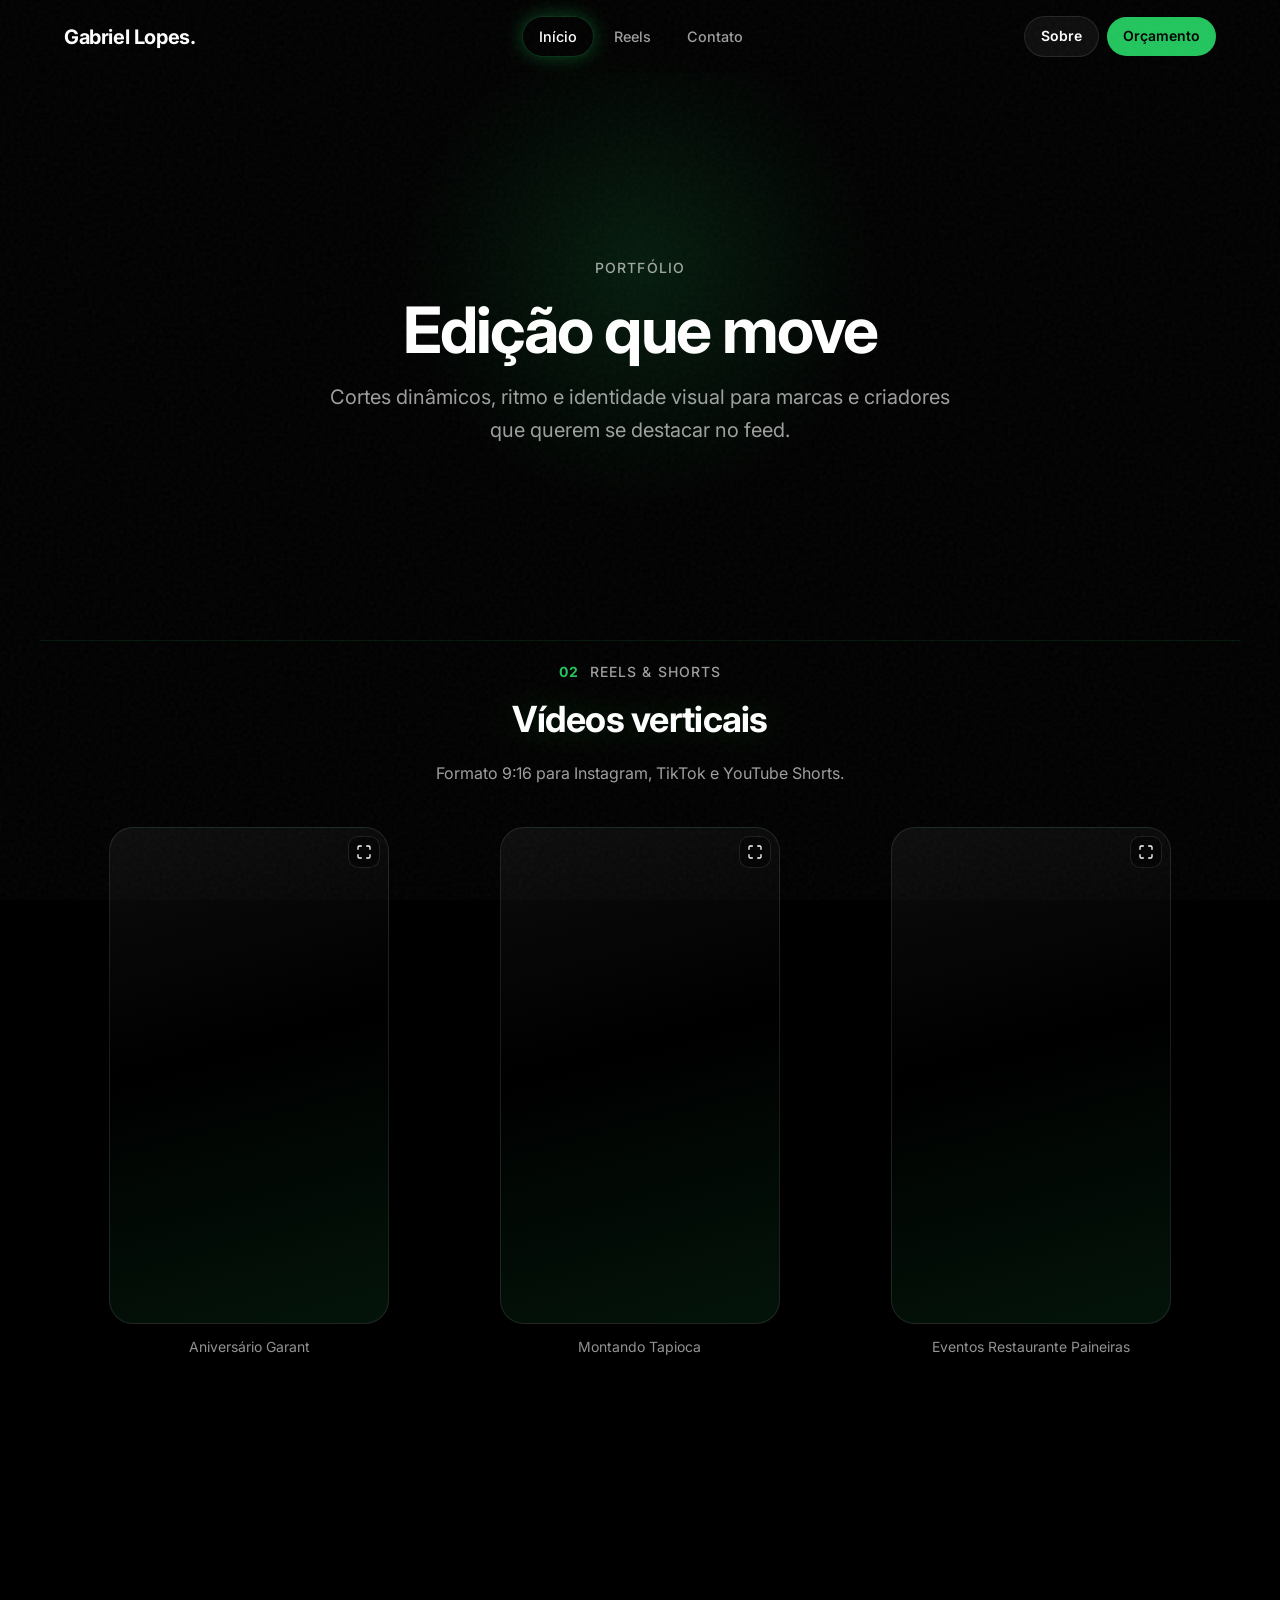
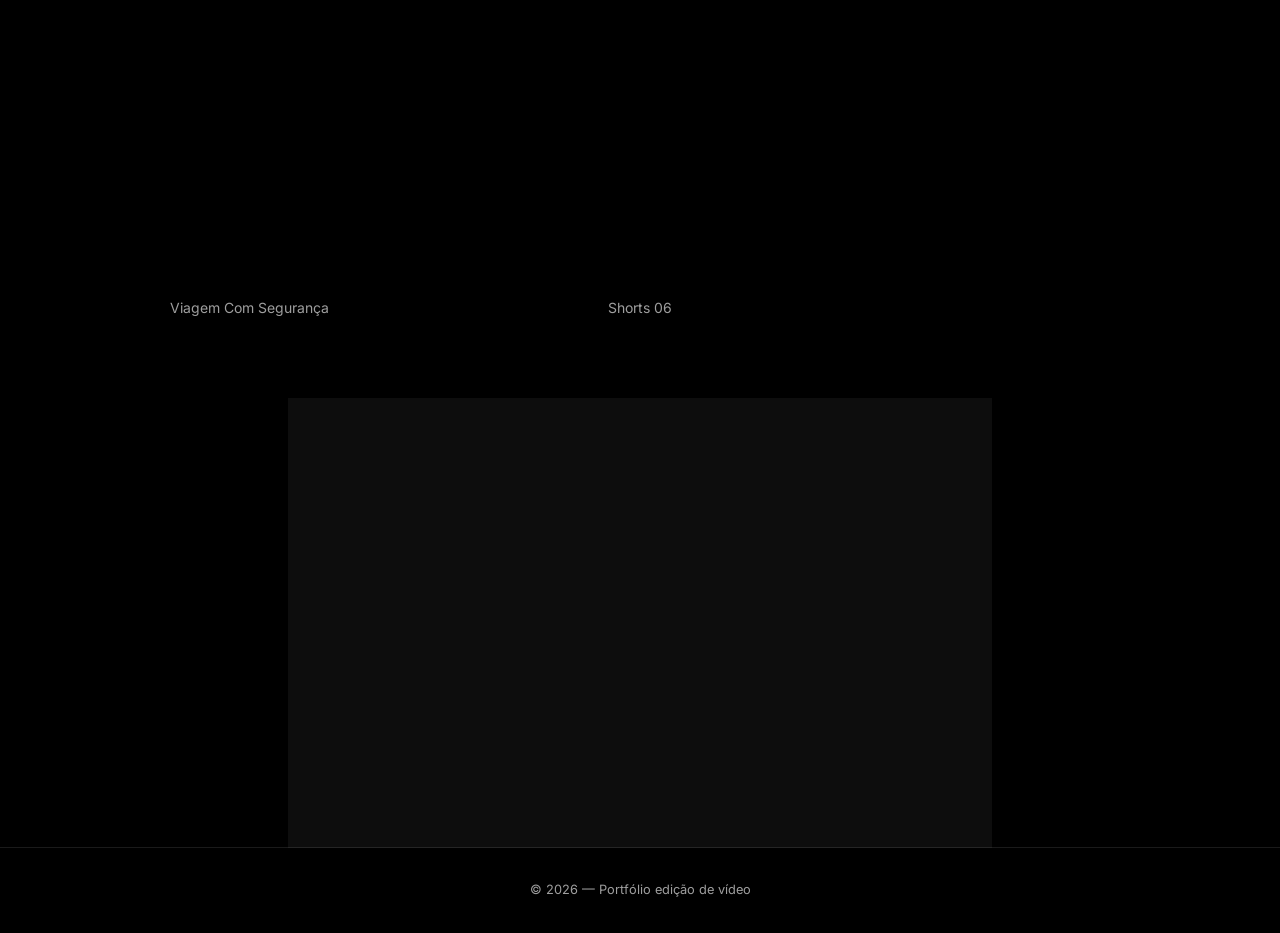
==== index.html @ 54a11f44 "Alteração de players" ====
<!DOCTYPE html>
<html lang="pt-BR">
  <head>
    <meta charset="UTF-8" />
    <meta name="viewport" content="width=device-width, initial-scale=1.0" />
    <title>Portfólio — Edição de Vídeo</title>
    <link rel="preconnect" href="https://fonts.googleapis.com" />
    <link rel="preconnect" href="https://fonts.gstatic.com" crossorigin />
    <link
      href="https://fonts.googleapis.com/css2?family=Inter:wght@400;500;600;700&display=swap"
      rel="stylesheet"
    />
    <link rel="stylesheet" href="styles.css" />
  </head>
  <body>
    <div class="noise" aria-hidden="true"></div>

    <header class="header">
      <a href="#" class="logo">Gabriel Lopes.</a>
      <nav class="nav" aria-label="Principal">
        <a href="#inicio" class="nav-link nav-link--active">Início</a>
        <a href="#reels" class="nav-link">Reels</a>
        <a href="#contato" class="nav-link">Contato</a>
      </nav>
      <div class="header-actions">
        <a href="#contato" class="btn btn--ghost">Sobre</a>
        <a href="mailto:seu@email.com" class="btn btn--primary">Orçamento</a>
      </div>
    </header>

    <main>
      <section id="inicio" class="hero">
        <div class="hero-inner">
          <p class="hero-kicker">Portfólio</p>
          <h1 class="hero-title">Edição que move</h1>
          <p class="hero-subtitle">
            Cortes dinâmicos, ritmo e identidade visual para marcas e criadores
            que querem se destacar no feed.
          </p>
        </div>
      </section>

      <section id="reels" class="reels-section">
        <div class="section-head">
          <p class="section-kicker"><span class="section-num">02</span> Reels & shorts</p>
          <h2 class="section-title">Vídeos verticais</h2>
          <p class="section-desc">
            Formato 9:16 para Instagram, TikTok e YouTube Shorts.
          </p>
        </div>
        <div class="reels-grid" role="region" aria-label="Vídeos em grade">
          <article class="reel-card">
            <div class="reel-frame reel-frame--embed">
              <iframe
                src="https://www.youtube.com/embed/MB3tBV6S8jE"
                title="niversário Garant"
                allow="accelerometer; autoplay; clipboard-write; encrypted-media; gyroscope; picture-in-picture; web-share; fullscreen"
                referrerpolicy="strict-origin-when-cross-origin"
                allowfullscreen
                loading="lazy"
              ></iframe>
            </div>
            <p class="reel-caption">Aniversário Garant</p>
          </article>

          <article class="reel-card">
            <div class="reel-frame reel-frame--embed">
              <iframe
                src="https://www.youtube.com/embed/AkIvkDGLC4o"
                title="Montando Tapioca"
                allow="accelerometer; autoplay; clipboard-write; encrypted-media; gyroscope; picture-in-picture; web-share; fullscreen"
                referrerpolicy="strict-origin-when-cross-origin"
                allowfullscreen
                loading="lazy"
              ></iframe>
            </div>
            <p class="reel-caption">Montando Tapioca</p>
          </article>

          <article class="reel-card">
            <div class="reel-frame reel-frame--embed">
              <iframe
                src="https://www.youtube.com/embed/FOzwicBl_4Y"
                title="Eventos Restaurante Paineiras"
                allow="accelerometer; autoplay; clipboard-write; encrypted-media; gyroscope; picture-in-picture; web-share; fullscreen"
                referrerpolicy="strict-origin-when-cross-origin"
                allowfullscreen
                loading="lazy"
              ></iframe>
            </div>
            <p class="reel-caption">Eventos Restaurante Paineiras</p>
          </article>

          <article class="reel-card">
            <div class="reel-frame reel-frame--embed">
              <iframe
                src="https://www.youtube.com/embed/rnSALuQlTB8"
                title="Viagem Com Segurança"
                allow="accelerometer; autoplay; clipboard-write; encrypted-media; gyroscope; picture-in-picture; web-share; fullscreen"
                referrerpolicy="strict-origin-when-cross-origin"
                allowfullscreen
                loading="lazy"
              ></iframe>
            </div>
            <p class="reel-caption">Viagem Com Segurança</p>
          </article>

          <article class="reel-card">
            <div class="reel-frame reel-frame--embed">
              <iframe
                src="https://www.youtube.com/embed/gDizJqvBPDo"
                title="shorts 06"
                allow="accelerometer; autoplay; clipboard-write; encrypted-media; gyroscope; picture-in-picture; web-share; fullscreen"
                referrerpolicy="strict-origin-when-cross-origin"
                allowfullscreen
                loading="lazy"
              ></iframe>
            </div>
            <p class="reel-caption">Shorts 06</p>
          </article>
        </div>
      </section>

      <section id="contato" class="contact-section">
        <div class="contact-card glass">
          <p class="section-kicker"><span class="section-num">03</span> Contato</p>
          <h2 class="section-title">Vamos conversar</h2>
          <p class="contact-text">
            Substitua os placeholders pelos seus vídeos em <code>index.html</code> e
            atualize seu e-mail no rodapé.
          </p>
          <a href="mailto:seu@email.com" class="btn btn--primary btn--large">seu@email.com</a>
        </div>
      </section>
    </main>

    <footer class="footer">
      <span>© 2026 — Portfólio edição de vídeo</span>
    </footer>

    <script src="script.js"></script>
  </body>
</html>
---- styles.css ----
:root {
  --bg: #000000;
  --bg-elevated: rgba(255, 255, 255, 0.05);
  --accent: #22c55e;
  --accent-bright: #4ade80;
  --accent-soft: rgba(34, 197, 94, 0.35);
  --text: #ffffff;
  --text-muted: rgba(255, 255, 255, 0.62);
  --border: rgba(255, 255, 255, 0.1);
  --pill-bg: rgba(0, 0, 0, 0.55);
  --radius-lg: 24px;
  --radius-xl: 32px;
  --font: "Inter", system-ui, sans-serif;
}

*,
*::before,
*::after {
  box-sizing: border-box;
}

html {
  scroll-behavior: smooth;
  scroll-padding-top: 5rem;
}

body {
  margin: 0;
  min-height: 100vh;
  font-family: var(--font);
  background: var(--bg);
  color: var(--text);
  line-height: 1.6;
  -webkit-font-smoothing: antialiased;
}

.noise {
  pointer-events: none;
  position: fixed;
  inset: 0;
  opacity: 0.04;
  z-index: 9999;
  background-image: url("data:image/svg+xml,%3Csvg viewBox='0 0 256 256' xmlns='http://www.w3.org/2000/svg'%3E%3Cfilter id='n'%3E%3CfeTurbulence type='fractalNoise' baseFrequency='0.9' numOctaves='4' stitchTiles='stitch'/%3E%3C/filter%3E%3Crect width='100%25' height='100%25' filter='url(%23n)'/%3E%3C/svg%3E");
}

/* Header — grid 3 colunas: logo | nav centrado na viewport | ações */
.header {
  position: fixed;
  top: 0;
  left: 0;
  right: 0;
  z-index: 100;
  display: grid;
  grid-template-columns: 1fr auto 1fr;
  align-items: center;
  gap: 1rem;
  padding: 1rem 1.5rem;
  max-width: 1200px;
  margin: 0 auto;
  backdrop-filter: blur(12px);
  background: linear-gradient(to bottom, rgba(0, 0, 0, 0.94), transparent);
}

.header .logo {
  justify-self: start;
}

.header .nav {
  justify-self: center;
}

.header .header-actions {
  justify-self: end;
}

.logo {
  font-weight: 700;
  font-size: 1.25rem;
  letter-spacing: -0.02em;
  color: var(--text);
  text-decoration: none;
}

.nav {
  display: flex;
  align-items: center;
  gap: 0.25rem;
}

.nav-link {
  padding: 0.5rem 1rem;
  border-radius: 999px;
  font-size: 0.9rem;
  font-weight: 500;
  color: var(--text-muted);
  text-decoration: none;
  transition: color 0.2s, background 0.2s;
}

.nav-link:hover {
  color: var(--text);
}

.nav-link--active {
  color: var(--text);
  background: var(--pill-bg);
  border: 1px solid rgba(34, 197, 94, 0.25);
  box-shadow: 0 0 20px var(--accent-soft);
}

.header-actions {
  display: flex;
  align-items: center;
  gap: 0.5rem;
}

.btn {
  display: inline-flex;
  align-items: center;
  justify-content: center;
  padding: 0.5rem 1rem;
  border-radius: 999px;
  font-size: 0.875rem;
  font-weight: 600;
  text-decoration: none;
  transition: transform 0.15s, box-shadow 0.2s, background 0.2s;
}

.btn:active {
  transform: scale(0.98);
}

.btn--ghost {
  color: var(--text);
  background: var(--bg-elevated);
  border: 1px solid var(--border);
}

.btn--ghost:hover {
  background: rgba(255, 255, 255, 0.08);
}

.btn--primary {
  color: #000000;
  background: var(--accent);
  border: none;
}

.btn--primary:hover {
  background: var(--accent-bright);
  box-shadow: 0 0 28px var(--accent-soft);
}

.btn--large {
  padding: 0.75rem 1.5rem;
  font-size: 1rem;
}

/* Hero — título centralizado; altura <100vh para “peek” da dobra dos reels */
.hero {
  min-height: min(72vh, 640px);
  display: flex;
  align-items: center;
  justify-content: center;
  padding: 6rem 1.5rem 2rem;
  position: relative;
}

.hero::before {
  content: "";
  position: absolute;
  top: 42%;
  left: 50%;
  transform: translate(-50%, -50%);
  width: min(90vw, 600px);
  height: min(90vw, 600px);
  background: radial-gradient(
    circle,
    rgba(34, 197, 94, 0.14) 0%,
    transparent 58%
  );
  pointer-events: none;
}

.hero-inner {
  position: relative;
  text-align: center;
  max-width: 720px;
  margin: 0 auto;
  display: flex;
  flex-direction: column;
  align-items: center;
  gap: 1rem;
}

.hero-kicker {
  margin: 0;
  font-size: 0.875rem;
  font-weight: 500;
  color: var(--text-muted);
  letter-spacing: 0.08em;
  text-transform: uppercase;
}

.section-num {
  color: var(--accent);
  font-weight: 700;
  margin-right: 0.35rem;
}

.hero-title {
  margin: 0;
  font-size: clamp(2.5rem, 8vw, 4rem);
  font-weight: 700;
  letter-spacing: -0.03em;
  line-height: 1.1;
  color: var(--text);
}

.hero-subtitle {
  margin: 0;
  font-size: clamp(1rem, 2.5vw, 1.25rem);
  font-weight: 400;
  color: var(--text-muted);
  line-height: 1.65;
  max-width: 32em;
}

/* Reels section — início visível na primeira tela (convite a rolar) */
.reels-section {
  padding: 0 0 5rem;
  max-width: 1200px;
  margin: 0 auto;
  scroll-margin-top: 5rem;
  border-top: 1px solid rgba(34, 197, 94, 0.12);
  padding-top: 1.25rem;
}

.section-head {
  padding: 0 1.5rem 1.5rem;
  text-align: center;
}

.reels-section .section-title {
  text-shadow: 0 0 40px var(--accent-soft);
}

.section-kicker {
  margin: 0 0 0.5rem;
  font-size: 0.875rem;
  font-weight: 500;
  color: var(--text-muted);
  letter-spacing: 0.08em;
  text-transform: uppercase;
}

.section-title {
  margin: 0 0 0.75rem;
  font-size: clamp(1.75rem, 4vw, 2.25rem);
  font-weight: 700;
  letter-spacing: -0.02em;
}

.section-desc {
  margin: 0 auto;
  max-width: 28rem;
  font-size: 1rem;
  color: var(--text-muted);
}

.reels-grid {
  display: grid;
  grid-template-columns: repeat(3, minmax(0, 1fr));
  gap: 1.75rem 1.25rem;
  padding: 1rem 1.5rem 2rem;
  justify-items: center;
  align-items: start;
}

@media (max-width: 900px) {
  .reels-grid {
    grid-template-columns: repeat(2, minmax(0, 1fr));
  }
}

@media (max-width: 520px) {
  .reels-grid {
    grid-template-columns: minmax(0, 1fr);
  }
}

.reel-card {
  width: 100%;
  max-width: min(280px, 100%);
  transition: transform 0.25s ease;
}

.reel-card:hover {
  transform: translateY(-6px);
}

.reel-frame {
  position: relative;
  aspect-ratio: 9 / 16;
  border-radius: var(--radius-lg);
  overflow: hidden;
  background: linear-gradient(
    165deg,
    rgba(255, 255, 255, 0.05) 0%,
    rgba(0, 0, 0, 0.88) 45%,
    rgba(34, 197, 94, 0.1) 100%
  );
  border: 1px solid var(--border);
  backdrop-filter: blur(10px);
  box-shadow: 0 8px 32px rgba(0, 0, 0, 0.45);
  transition: box-shadow 0.35s ease, border-color 0.25s ease;
}

.reel-card:hover .reel-frame {
  border-color: rgba(34, 197, 94, 0.45);
  box-shadow:
    0 12px 40px rgba(0, 0, 0, 0.55),
    0 0 0 1px rgba(34, 197, 94, 0.35),
    0 0 48px var(--accent-soft);
}

.reel-video {
  position: absolute;
  inset: 0;
  z-index: 0;
  width: 100%;
  height: 100%;
  object-fit: cover;
}

.reel-placeholder {
  position: absolute;
  inset: 0;
  z-index: 1;
  display: flex;
  align-items: center;
  justify-content: center;
  background: linear-gradient(
    165deg,
    rgba(255, 255, 255, 0.04),
    rgba(0, 0, 0, 0.5)
  );
}

.reel-placeholder::after {
  content: attr(data-label);
  font-size: 0.75rem;
  font-weight: 600;
  letter-spacing: 0.08em;
  text-transform: uppercase;
  color: var(--text-muted);
  padding: 0.5rem 0.75rem;
  border-radius: 8px;
  border: 1px dashed var(--border);
}

.reel-frame:has(.reel-video source[src]:not([src=""])) .reel-placeholder {
  display: none;
}

/* YouTube / embed: preenche o quadro 9:16 sem atributos width/height fixos */
.reel-frame--embed iframe {
  position: absolute;
  inset: 0;
  width: 100%;
  height: 100%;
  border: 0;
  border-radius: inherit;
}

.reel-fs-btn {
  position: absolute;
  top: 0.5rem;
  right: 0.5rem;
  z-index: 2;
  display: inline-flex;
  align-items: center;
  justify-content: center;
  width: 2rem;
  height: 2rem;
  padding: 0;
  border: 1px solid var(--border);
  border-radius: 10px;
  background: rgba(0, 0, 0, 0.65);
  backdrop-filter: blur(8px);
  color: var(--text);
  cursor: pointer;
  transition:
    background 0.2s,
    border-color 0.2s,
    box-shadow 0.2s;
}

.reel-fs-btn:hover {
  background: rgba(34, 197, 94, 0.25);
  border-color: rgba(34, 197, 94, 0.45);
  box-shadow: 0 0 16px var(--accent-soft);
}

.reel-fs-btn:focus-visible {
  outline: 2px solid var(--accent);
  outline-offset: 2px;
}

.reel-fs-btn svg {
  width: 1rem;
  height: 1rem;
  display: block;
}

.reel-frame:fullscreen {
  display: flex;
  align-items: center;
  justify-content: center;
  width: 100%;
  height: 100%;
  max-width: none;
  aspect-ratio: unset;
  border-radius: 0;
  background: #000;
}

.reel-frame:fullscreen iframe {
  position: relative;
  width: 100%;
  height: 100%;
  max-width: min(100vw, calc(100vh * 9 / 16));
  max-height: min(100vh, calc(100vw * 16 / 9));
}

.reel-frame:fullscreen .reel-fs-btn {
  position: fixed;
  top: 1rem;
  right: 1rem;
  z-index: 2147483646;
}

.reel-caption {
  margin: 0.75rem 0 0;
  font-size: 0.875rem;
  color: var(--text-muted);
  text-align: center;
}

/* Contact */
.contact-section {
  padding: 2rem 1.5rem 5rem;
  max-width: 1200px;
  margin: 0 auto;
}

.contact-card {
  max-width: 560px;
  margin: 0 auto;
  padding: 2.5rem;
  border-radius: var(--radius-xl);
  text-align: center;
}

.glass {
  background: var(--bg-elevated);
  backdrop-filter: blur(10px);
  border: 1px solid var(--border);
  box-shadow: 0 8px 48px rgba(0, 0, 0, 0.35);
}

.contact-text {
  margin: 0 0 1.5rem;
  color: var(--text-muted);
  font-size: 0.95rem;
}

.contact-text code {
  font-size: 0.85em;
  color: var(--accent-bright);
  background: rgba(34, 197, 94, 0.12);
  padding: 0.15em 0.4em;
  border-radius: 4px;
}

.footer {
  padding: 2rem 1.5rem;
  text-align: center;
  font-size: 0.8rem;
  color: var(--text-muted);
  border-top: 1px solid var(--border);
}

@media (max-width: 768px) {
  .header {
    grid-template-columns: 1fr auto;
    grid-template-rows: auto auto;
    row-gap: 0.75rem;
  }

  .header .logo {
    grid-column: 1;
    grid-row: 1;
  }

  .header .header-actions {
    grid-column: 2;
    grid-row: 1;
    justify-self: end;
  }

  .header .nav {
    grid-column: 1 / -1;
    grid-row: 2;
    justify-self: stretch;
    justify-content: center;
    width: 100%;
    padding-top: 0.25rem;
    border-top: 1px solid var(--border);
  }

  .hero {
    min-height: min(62vh, 520px);
    padding-bottom: 1rem;
  }
}
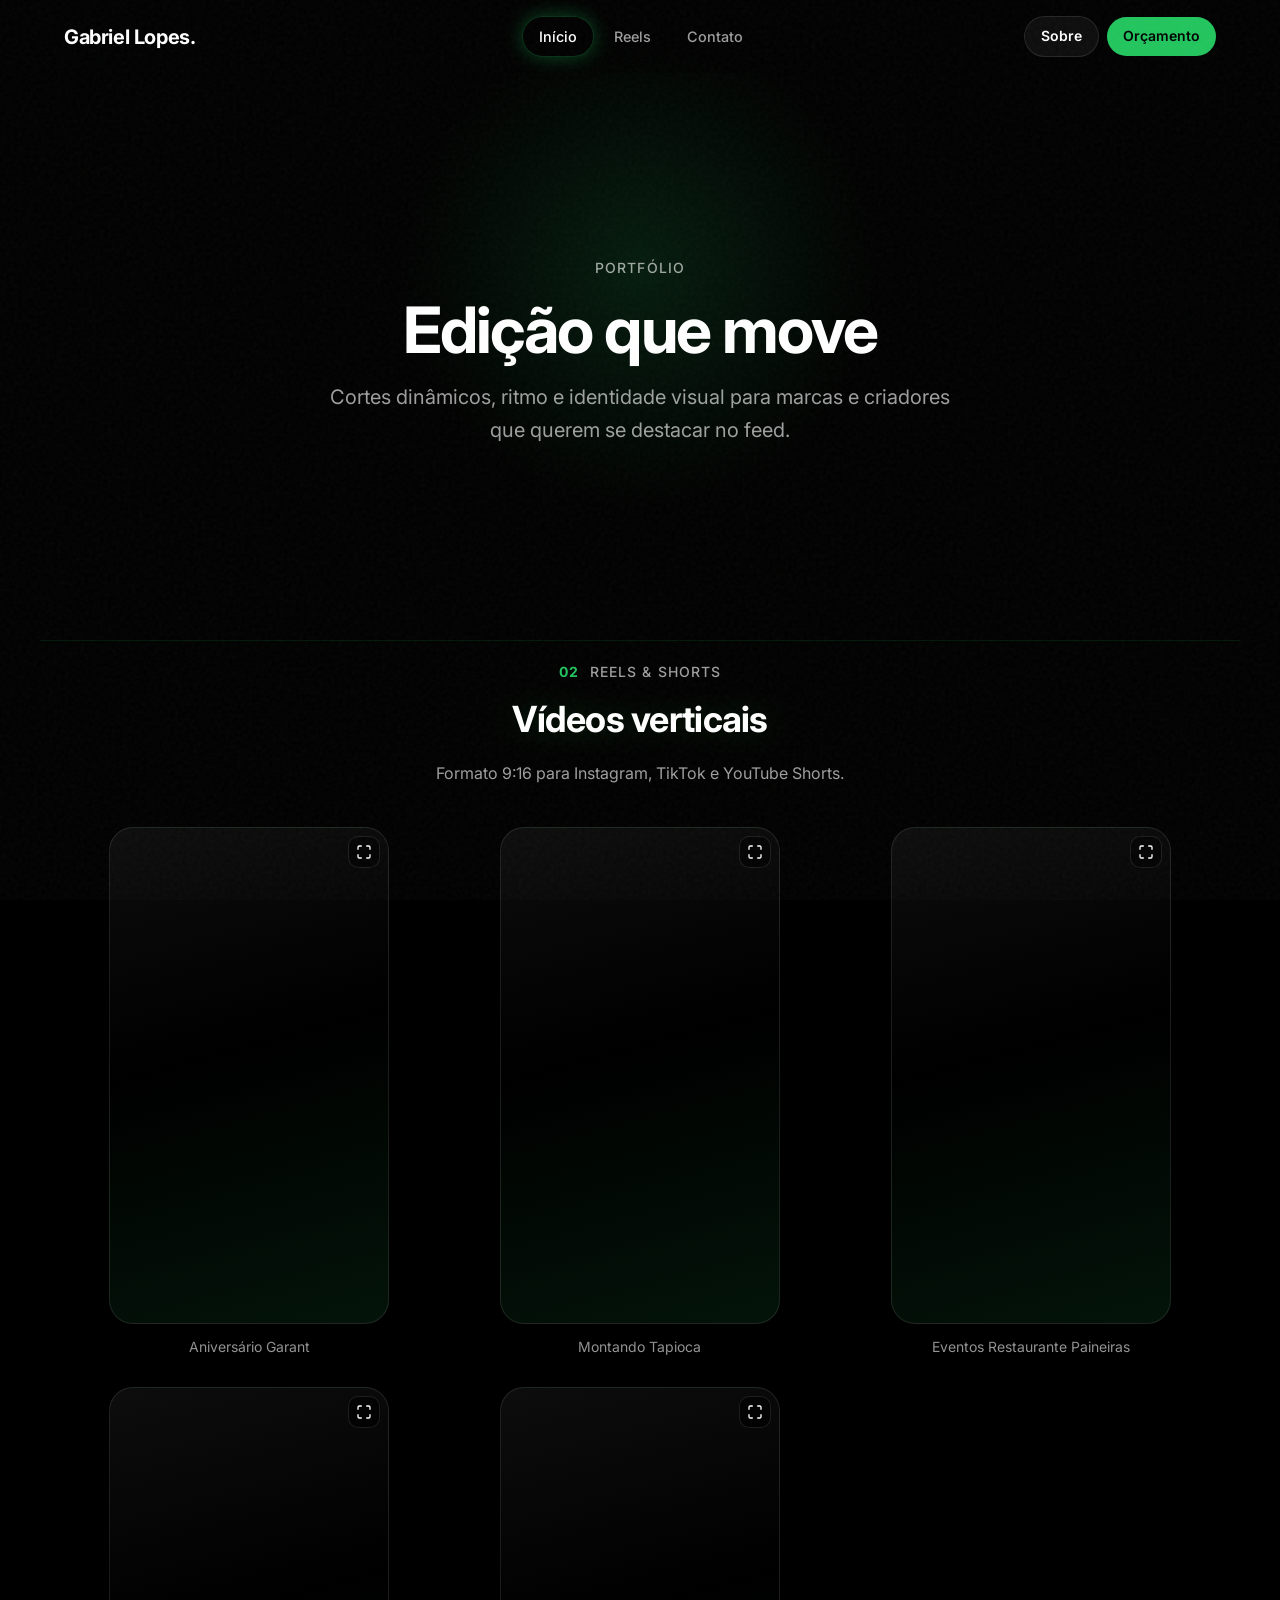
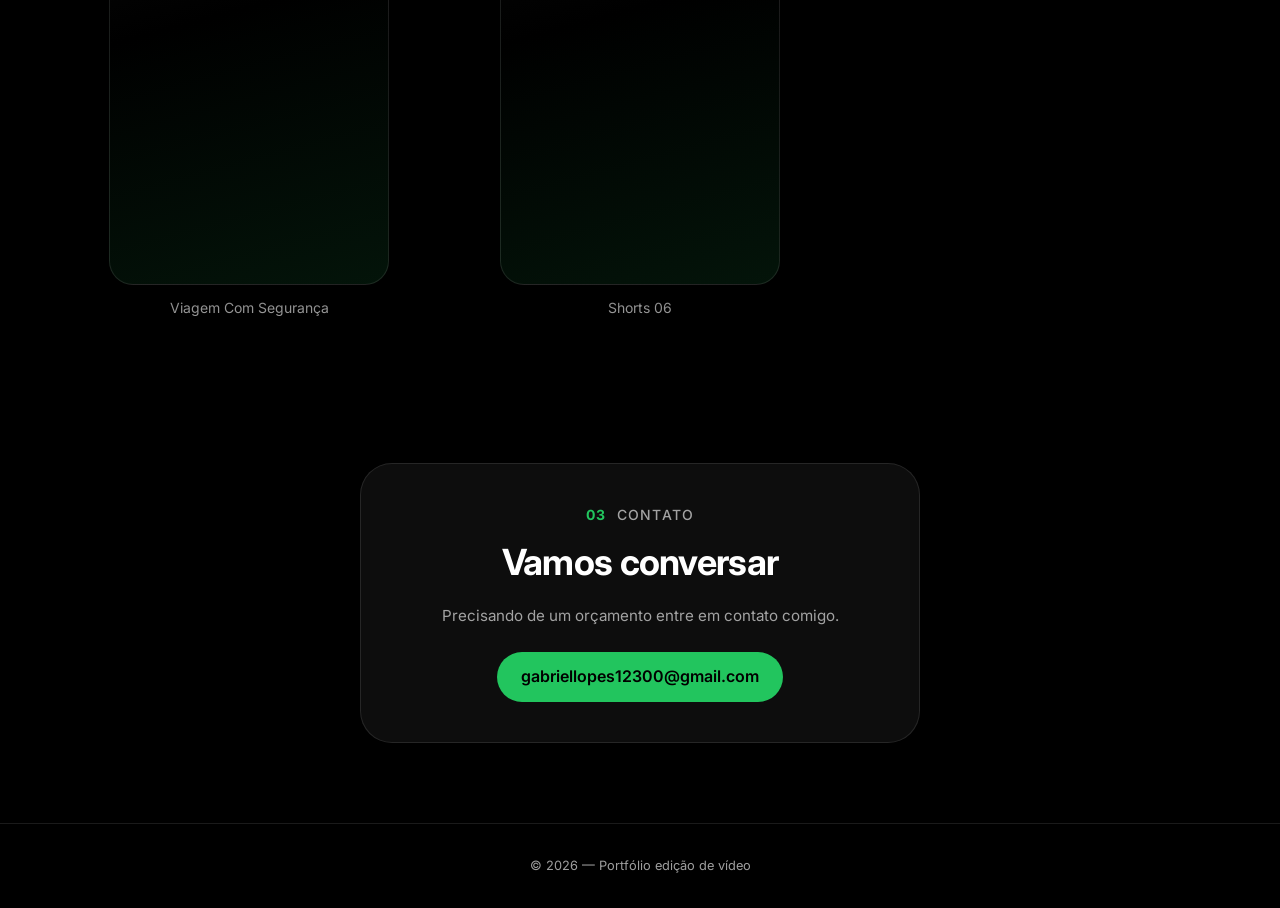
==== commit 4ccea07b: "contatos" ====
--- a/index.html
+++ b/index.html
@@ -24,7 +24,7 @@
       </nav>
       <div class="header-actions">
         <a href="#contato" class="btn btn--ghost">Sobre</a>
-        <a href="mailto:seu@email.com" class="btn btn--primary">Orçamento</a>
+        <a href="mailto:gabriellopes12300@gmail.com" class="btn btn--primary">Orçamento</a>
       </div>
     </header>
 
@@ -126,10 +126,9 @@
           <p class="section-kicker"><span class="section-num">03</span> Contato</p>
           <h2 class="section-title">Vamos conversar</h2>
           <p class="contact-text">
-            Substitua os placeholders pelos seus vídeos em <code>index.html</code> e
-            atualize seu e-mail no rodapé.
+            Precisando de um orçamento entre em contato comigo.
           </p>
-          <a href="mailto:seu@email.com" class="btn btn--primary btn--large">seu@email.com</a>
+          <a href="mailto:gabriellopes12300@gmail.com" class="btn btn--primary btn--large">gabriellopes12300@gmail.com</a>
         </div>
       </section>
     </main>
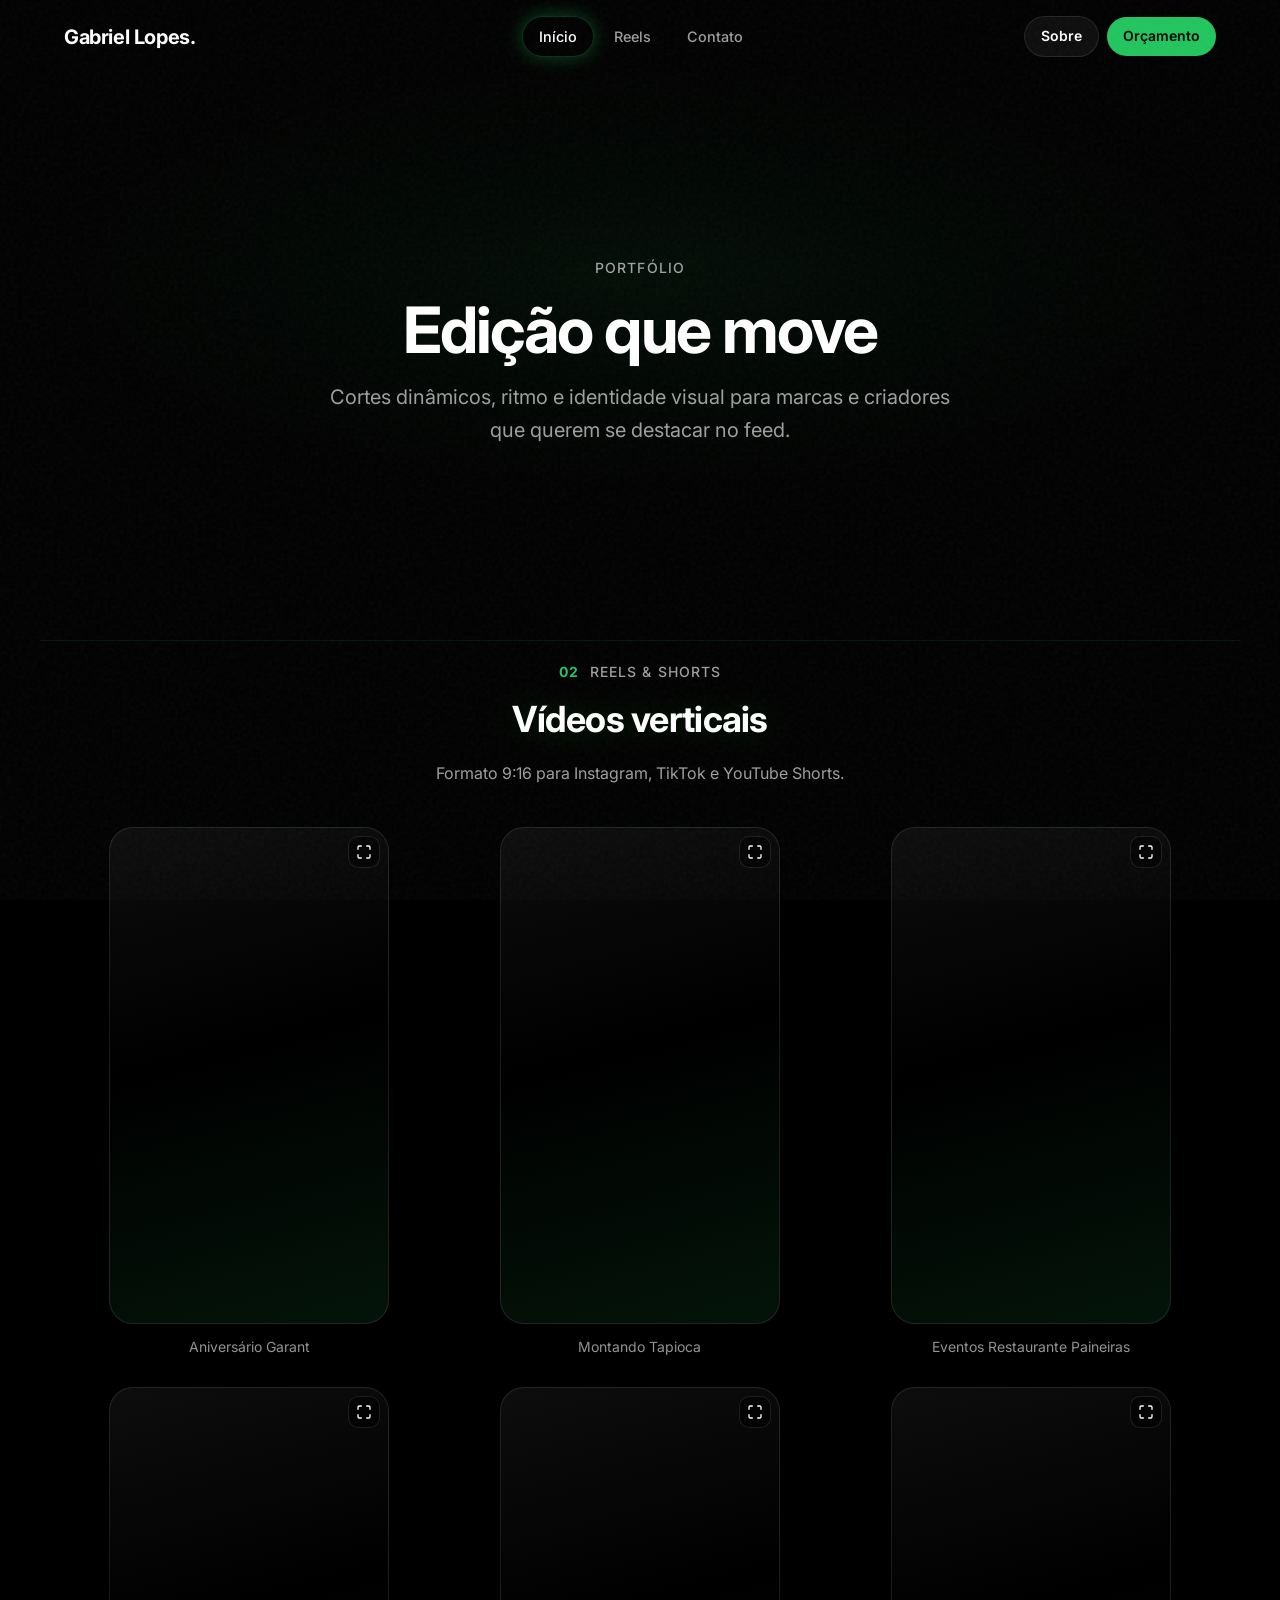
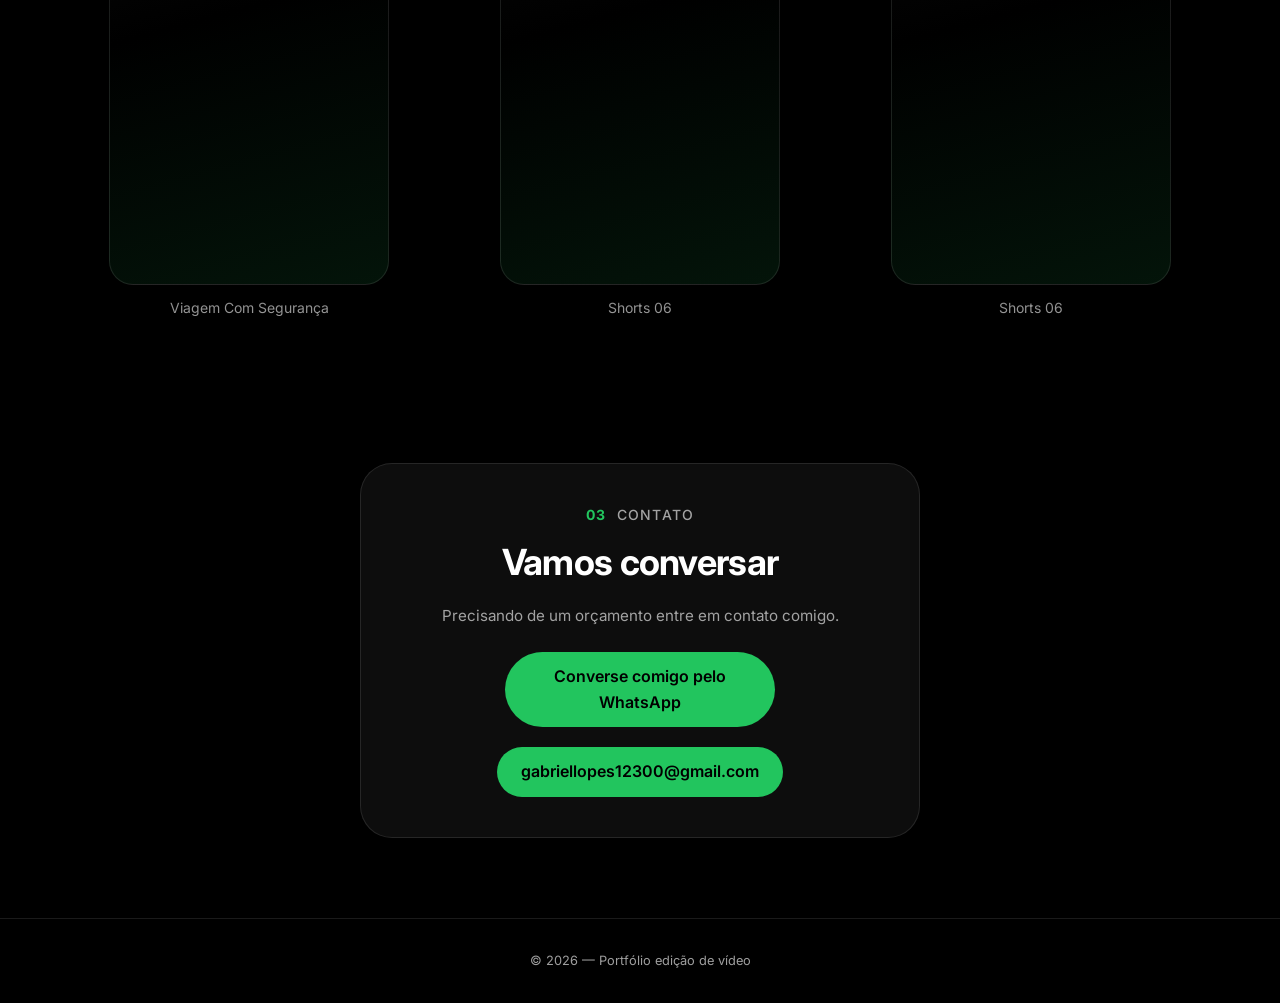
==== commit 5892ee05: "vídeos 01" ====
--- a/index.html
+++ b/index.html
@@ -51,73 +51,92 @@
         <div class="reels-grid" role="region" aria-label="Vídeos em grade">
           <article class="reel-card">
             <div class="reel-frame reel-frame--embed">
-              <iframe
-                src="https://www.youtube.com/embed/MB3tBV6S8jE"
-                title="niversário Garant"
-                allow="accelerometer; autoplay; clipboard-write; encrypted-media; gyroscope; picture-in-picture; web-share; fullscreen"
-                referrerpolicy="strict-origin-when-cross-origin"
-                allowfullscreen
-                loading="lazy"
-              ></iframe>
+              <div class="reel-embedclip">
+                <iframe width="481" height="855" src="https://www.youtube.com/embed/WBmMnmP_U6Q" title="Danos a Terceiros" frameborder="0" allow="accelerometer; autoplay; clipboard-write; encrypted-media; gyroscope; picture-in-picture; web-share" referrerpolicy="strict-origin-when-cross-origin" allowfullscreen></iframe>
+              </div>
             </div>
             <p class="reel-caption">Aniversário Garant</p>
           </article>
 
           <article class="reel-card">
             <div class="reel-frame reel-frame--embed">
-              <iframe
-                src="https://www.youtube.com/embed/AkIvkDGLC4o"
-                title="Montando Tapioca"
-                allow="accelerometer; autoplay; clipboard-write; encrypted-media; gyroscope; picture-in-picture; web-share; fullscreen"
-                referrerpolicy="strict-origin-when-cross-origin"
-                allowfullscreen
-                loading="lazy"
+              <div class="reel-embedclip">
+                <iframe
+                  src="https://www.youtube.com/embed/rnSALuQlTB8"
+                  title="Viagem Com Segurança"
+                  allow="accelerometer; autoplay; clipboard-write; encrypted-media; gyroscope; picture-in-picture; web-share; fullscreen"
+                  referrerpolicy="strict-origin-when-cross-origin"
+                  allowfullscreen
+                  loading="lazy"
               ></iframe>
-            </div>
+                </div>
+              </div>
             <p class="reel-caption">Montando Tapioca</p>
           </article>
 
           <article class="reel-card">
             <div class="reel-frame reel-frame--embed">
-              <iframe
-                src="https://www.youtube.com/embed/FOzwicBl_4Y"
-                title="Eventos Restaurante Paineiras"
-                allow="accelerometer; autoplay; clipboard-write; encrypted-media; gyroscope; picture-in-picture; web-share; fullscreen"
-                referrerpolicy="strict-origin-when-cross-origin"
-                allowfullscreen
-                loading="lazy"
-              ></iframe>
+              <div class="reel-embedclip">
+                <iframe width="481" height="855" src="https://www.youtube.com/embed/lZVfQuv3rv0" title="Mês do Consumidor" frameborder="0" allow="accelerometer; autoplay; clipboard-write; encrypted-media; gyroscope; picture-in-picture; web-share" referrerpolicy="strict-origin-when-cross-origin" allowfullscreen></iframe>
+              </div>
             </div>
             <p class="reel-caption">Eventos Restaurante Paineiras</p>
           </article>
 
           <article class="reel-card">
             <div class="reel-frame reel-frame--embed">
-              <iframe
-                src="https://www.youtube.com/embed/rnSALuQlTB8"
-                title="Viagem Com Segurança"
-                allow="accelerometer; autoplay; clipboard-write; encrypted-media; gyroscope; picture-in-picture; web-share; fullscreen"
-                referrerpolicy="strict-origin-when-cross-origin"
-                allowfullscreen
-                loading="lazy"
-              ></iframe>
+              <div class="reel-embedclip">
+                <iframe
+                  src="https://www.youtube.com/embed/-tAAqX-st3Q"
+                  title="Viagem Com Segurança"
+                  allow="accelerometer; autoplay; clipboard-write; encrypted-media; gyroscope; picture-in-picture; web-share; fullscreen"
+                  referrerpolicy="strict-origin-when-cross-origin"
+                  allowfullscreen
+                  loading="lazy"
+                ></iframe>
+              </div>
             </div>
             <p class="reel-caption">Viagem Com Segurança</p>
           </article>
 
           <article class="reel-card">
             <div class="reel-frame reel-frame--embed">
-              <iframe
-                src="https://www.youtube.com/embed/gDizJqvBPDo"
-                title="shorts 06"
-                allow="accelerometer; autoplay; clipboard-write; encrypted-media; gyroscope; picture-in-picture; web-share; fullscreen"
-                referrerpolicy="strict-origin-when-cross-origin"
-                allowfullscreen
-                loading="lazy"
-              ></iframe>
+              <div class="reel-embedclip">
+                <iframe
+                  src="https://www.youtube.com/embed/AkIvkDGLC4o"
+                  title="shorts 06"
+                  allow="accelerometer; autoplay; clipboard-write; encrypted-media; gyroscope; picture-in-picture; web-share; fullscreen"
+                  referrerpolicy="strict-origin-when-cross-origin"
+                  allowfullscreen
+                  loading="lazy"
+                ></iframe>
+              </div>
             </div>
             <p class="reel-caption">Shorts 06</p>
           </article>
+
+          <article class="reel-card">
+            <div class="reel-frame reel-frame--embed">
+              <div class="reel-embedclip">
+                <iframe
+                  src="https://www.youtube.com/embed/-tAAqX-st3Q"
+                  title="shorts 06"
+                  allow="accelerometer; autoplay; clipboard-write; encrypted-media; gyroscope; picture-in-picture; web-share; fullscreen"
+                  referrerpolicy="strict-origin-when-cross-origin"
+                  allowfullscreen
+                  loading="lazy"
+                ></iframe>
+              </div>
+            </div>
+            <p class="reel-caption">Shorts 06</p>
+          </article>
+
+
+
+
+
+
+
         </div>
       </section>
 
@@ -128,7 +147,10 @@
           <p class="contact-text">
             Precisando de um orçamento entre em contato comigo.
           </p>
-          <a href="mailto:gabriellopes12300@gmail.com" class="btn btn--primary btn--large">gabriellopes12300@gmail.com</a>
+          <div class="contact-buttons">
+            <a href="https://wa.link/5tj0vb" class="btn btn--primary btn--large">Converse comigo pelo WhatsApp</a>
+            <a href="mailto:gabriellopes12300@gmail.com" class="btn-email btn btn--primary btn--large">gabriellopes12300@gmail.com</a>
+          </div>
         </div>
       </section>
     </main>
--- a/styles.css
+++ b/styles.css
@@ -124,6 +124,7 @@
   font-weight: 600;
   text-decoration: none;
   transition: transform 0.15s, box-shadow 0.2s, background 0.2s;
+  gap: 40px;
 }
 
 .btn:active {
@@ -156,7 +157,7 @@
   font-size: 1rem;
 }
 
-/* Hero — título centralizado; altura <100vh para “peek” da dobra dos reels */
+/* Hero — imagem de fundo + vinheta para leitura do texto */
 .hero {
   min-height: min(72vh, 640px);
   display: flex;
@@ -169,17 +170,21 @@
 .hero::before {
   content: "";
   position: absolute;
-  top: 42%;
-  left: 50%;
-  transform: translate(-50%, -50%);
-  width: min(90vw, 600px);
-  height: min(90vw, 600px);
-  background: radial-gradient(
-    circle,
-    rgba(34, 197, 94, 0.14) 0%,
-    transparent 58%
-  );
+  inset: 0;
+  z-index: 0;
   pointer-events: none;
+  background:
+    linear-gradient(
+      to bottom,
+      rgba(0, 0, 0, 0.72) 0%,
+      rgba(0, 0, 0, 0.35) 42%,
+      rgba(0, 0, 0, 0.5) 100%
+    ),
+    radial-gradient(
+      ellipse 85% 65% at 50% 42%,
+      rgba(34, 197, 94, 0.1) 0%,
+      transparent 58%
+    );
 }
 
 .hero-inner {
@@ -363,8 +368,19 @@
   display: none;
 }
 
-/* YouTube / embed: preenche o quadro 9:16 sem atributos width/height fixos */
-.reel-frame--embed iframe {
+/* Clip interno: permite cortar letterbox do player (Drive / YouTube) */
+.reel-embedclip {
+  --drive-nudge: 0%;
+  position: absolute;
+  inset: 0;
+  overflow: hidden;
+  border-radius: inherit;
+  z-index: 0;
+}
+
+/* YouTube: preenche o quadro 9:16 */
+.reel-frame--embed .reel-embedclip iframe[src*="youtube.com"],
+.reel-frame--embed .reel-embedclip iframe[src*="youtu.be"] {
   position: absolute;
   inset: 0;
   width: 100%;
@@ -372,6 +388,26 @@
   border: 0;
   border-radius: inherit;
 }
+
+/*
+ * Google Drive (/preview): o iframe interno é 4:3/16:9; vídeos verticais ganham barras.
+ * Ampliamos e centralizamos para cobrir o quadro 9:16 (corte nas bordas), reduzindo faixa preta lateral.
+ */
+.reel-frame--embed .reel-embedclip iframe[src*="drive.google.com"] {
+  position: absolute;
+  top: 50%;
+  left: 50%;
+  width: 100%;
+  height: 100%;
+  min-width: 100%;
+  min-height: 100%;
+  border: 0;
+  border-radius: 0;
+  transform: translate(calc(-50% + var(--drive-nudge)), -50%);
+  transform-origin: center center;
+}
+
+/* Ajuste fino (ex.: style="--drive-nudge: 2%" ou -2% no .reel-embedclip) se sobrar faixa preta */
 
 .reel-fs-btn {
   position: absolute;
@@ -425,12 +461,33 @@
   background: #000;
 }
 
-.reel-frame:fullscreen iframe {
+.reel-frame:fullscreen .reel-embedclip {
   position: relative;
+  inset: auto;
+  width: min(100vw, calc(100vh * 9 / 16));
+  height: min(100vh, calc(100vw * 16 / 9));
+  max-width: 100vw;
+  max-height: 100vh;
+  flex: 0 0 auto;
+}
+
+.reel-frame:fullscreen .reel-embedclip iframe {
+  position: absolute;
+  inset: 0;
   width: 100%;
   height: 100%;
-  max-width: min(100vw, calc(100vh * 9 / 16));
-  max-height: min(100vh, calc(100vw * 16 / 9));
+  transform: none;
+  border-radius: 0;
+}
+
+.reel-frame:fullscreen .reel-embedclip iframe[src*="drive.google.com"] {
+  width: 100%;
+  height: 100%;
+  min-width: 0;
+  min-height: 0;
+  transform: none;
+  left: 0;
+  top: 0;
 }
 
 .reel-frame:fullscreen .reel-fs-btn {
@@ -467,6 +524,10 @@
   backdrop-filter: blur(10px);
   border: 1px solid var(--border);
   box-shadow: 0 8px 48px rgba(0, 0, 0, 0.35);
+  display: flex;
+  justify-content: center;
+  align-items: center;
+  flex-direction: column;
 }
 
 .contact-text {
@@ -524,3 +585,12 @@
     padding-bottom: 1rem;
   }
 }
+
+.contact-buttons {
+  display: flex;
+  flex-direction: column;
+  gap: 20px;
+  max-width: 30vh;
+  justify-content: center;
+  align-items: center;
+}
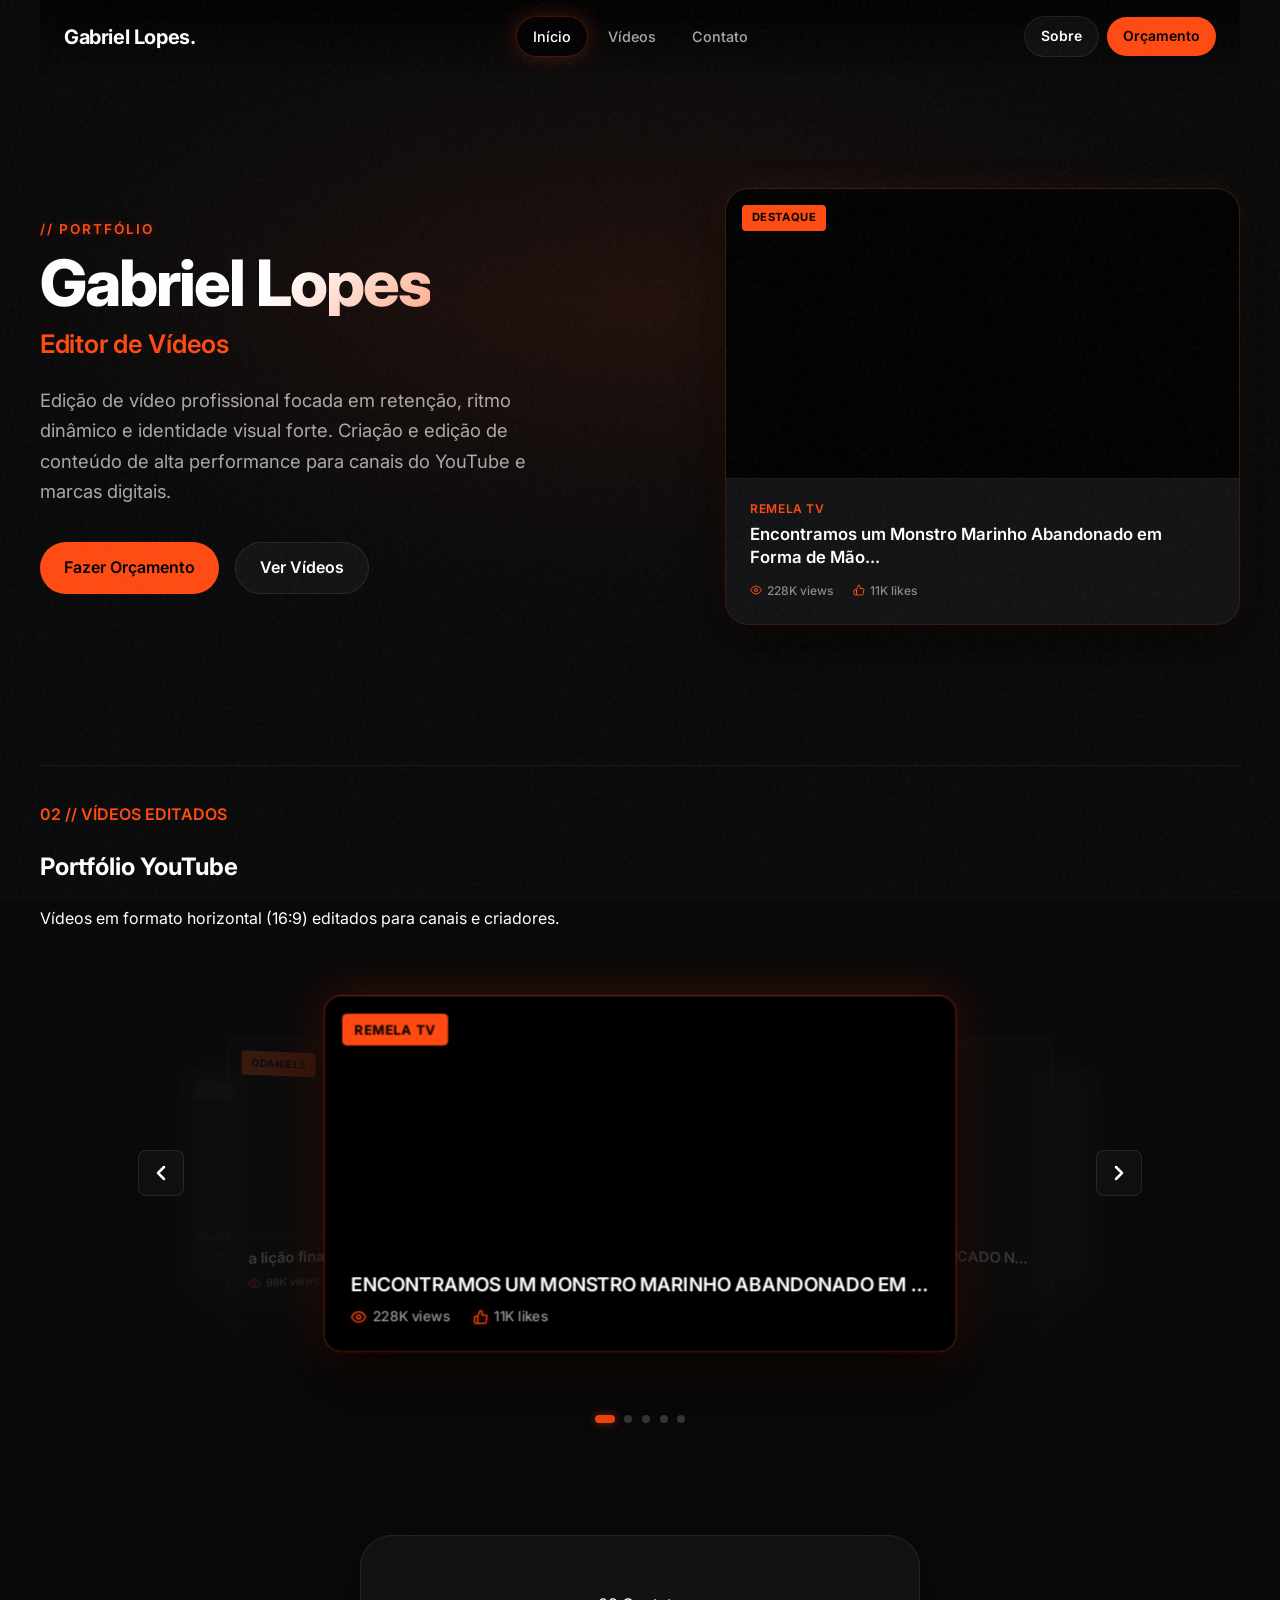
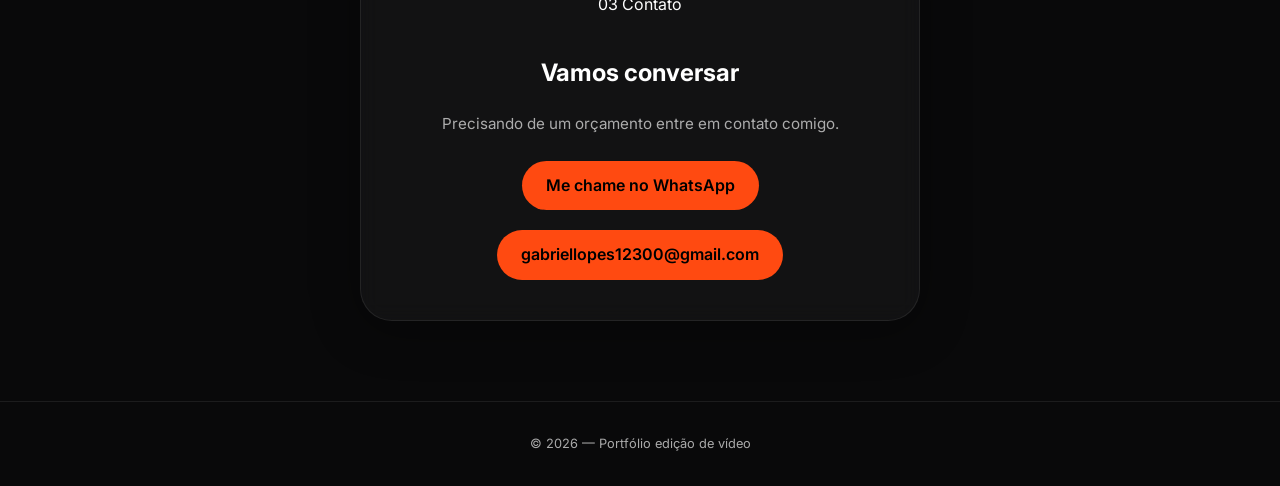
==== commit fb9f25a6: "Atualizaçao de features novas no portfólio" ====
--- a/index.html
+++ b/index.html
@@ -1,164 +1,312 @@
 <!DOCTYPE html>
 <html lang="pt-BR">
-  <head>
-    <meta charset="UTF-8" />
-    <meta name="viewport" content="width=device-width, initial-scale=1.0" />
-    <title>Portfólio — Edição de Vídeo</title>
-    <link rel="preconnect" href="https://fonts.googleapis.com" />
-    <link rel="preconnect" href="https://fonts.gstatic.com" crossorigin />
-    <link
-      href="https://fonts.googleapis.com/css2?family=Inter:wght@400;500;600;700&display=swap"
-      rel="stylesheet"
-    />
-    <link rel="stylesheet" href="styles.css" />
-  </head>
-  <body>
-    <div class="noise" aria-hidden="true"></div>
-
-    <header class="header">
-      <a href="#" class="logo">Gabriel Lopes.</a>
-      <nav class="nav" aria-label="Principal">
-        <a href="#inicio" class="nav-link nav-link--active">Início</a>
-        <a href="#reels" class="nav-link">Reels</a>
-        <a href="#contato" class="nav-link">Contato</a>
-      </nav>
-      <div class="header-actions">
-        <a href="#contato" class="btn btn--ghost">Sobre</a>
-        <a href="mailto:gabriellopes12300@gmail.com" class="btn btn--primary">Orçamento</a>
-      </div>
-    </header>
-
-    <main>
-      <section id="inicio" class="hero">
-        <div class="hero-inner">
-          <p class="hero-kicker">Portfólio</p>
-          <h1 class="hero-title">Edição que move</h1>
+
+<head>
+  <meta charset="UTF-8" />
+  <meta name="viewport" content="width=device-width, initial-scale=1.0" />
+  <title>Portfólio — Edição de Vídeo</title>
+  <link rel="preconnect" href="https://fonts.googleapis.com" />
+  <link rel="preconnect" href="https://fonts.gstatic.com" crossorigin />
+  <link href="https://fonts.googleapis.com/css2?family=Inter:wght@400;500;600;700&display=swap" rel="stylesheet" />
+  <link rel="stylesheet" href="styles.css" />
+</head>
+
+<body>
+  <div class="noise" aria-hidden="true"></div>
+
+  <header class="header">
+    <a href="#" class="logo">Gabriel Lopes.</a>
+    <nav class="nav" aria-label="Principal">
+      <a href="#inicio" class="nav-link nav-link--active">Início</a>
+      <a href="#videos" class="nav-link">Vídeos</a>
+      <a href="#contato" class="nav-link">Contato</a>
+    </nav>
+    <div class="header-actions">
+      <a href="#contato" class="btn btn--ghost">Sobre</a>
+      <a href="https://wa.link/5tj0vb" class="btn btn--primary">Orçamento</a>
+    </div>
+  </header>
+
+  <main>
+    <section id="inicio" class="hero">
+      <div class="hero-container">
+        <!-- Coluna da Esquerda: Apresentação -->
+        <div class="hero-content">
+          <p class="hero-kicker">// PORTFÓLIO</p>
+          <h1 class="hero-title">Gabriel Lopes</h1>
+          <p class="hero-role">Editor de Vídeos</p>
           <p class="hero-subtitle">
-            Cortes dinâmicos, ritmo e identidade visual para marcas e criadores
-            que querem se destacar no feed.
+            Edição de vídeo profissional focada em retenção, ritmo dinâmico e identidade visual forte. Criação e edição
+            de conteúdo de alta performance para canais do YouTube e marcas digitais.
           </p>
+          <div class="hero-actions-group">
+            <a href="https://wa.link/5tj0vb" class="btn btn--primary btn--large">Fazer Orçamento</a>
+            <a href="#videos" class="btn btn--ghost btn--large">Ver Vídeos</a>
+          </div>
         </div>
-      </section>
-
-      <section id="reels" class="reels-section">
-        <div class="section-head">
-          <p class="section-kicker"><span class="section-num">02</span> Reels & shorts</p>
-          <h2 class="section-title">Vídeos verticais</h2>
-          <p class="section-desc">
-            Formato 9:16 para Instagram, TikTok e YouTube Shorts.
-          </p>
+
+        <!-- Coluna da Direita: Projeto em Destaque -->
+        <div class="featured-project-card">
+          <div class="featured-badge">Destaque</div>
+          <div class="featured-video-container">
+            <iframe src="https://www.youtube.com/embed/nfrYWH-xNnA?enablejsapi=1"
+              title="Projeto em Destaque — Remela TV"
+              allow="accelerometer; autoplay; clipboard-write; encrypted-media; gyroscope; picture-in-picture"
+              allowfullscreen></iframe>
+          </div>
+          <div class="featured-overlay"></div>
+          <div class="featured-info">
+            <span class="featured-channel">Remela TV</span>
+            <h3 class="featured-title">Encontramos um Monstro Marinho Abandonado em Forma de Mão...</h3>
+            <div class="featured-stats">
+              <span class="featured-stat">
+                <svg viewBox="0 0 24 24" width="12" height="12" fill="none" stroke="currentColor" stroke-width="2">
+                  <path d="M1 12s4-8 11-8 11 8 11 8-4 8-11 8-11-8-11-8z"></path>
+                  <circle cx="12" cy="12" r="3"></circle>
+                </svg>
+                228K views
+              </span>
+              <span class="featured-stat">
+                <svg viewBox="0 0 24 24" width="12" height="12" fill="none" stroke="currentColor" stroke-width="2">
+                  <path
+                    d="M14 9V5a3 3 0 0 0-3-3l-4 9v11h11.28a2 2 0 0 0 2-1.7l1.38-9a2 2 0 0 0-2-2.3zM7 22H4a2 2 0 0 1-2-2v-7a2 2 0 0 1 2-2h3">
+                  </path>
+                </svg>
+                11K likes
+              </span>
+            </div>
+          </div>
         </div>
-        <div class="reels-grid" role="region" aria-label="Vídeos em grade">
-          <article class="reel-card">
-            <div class="reel-frame reel-frame--embed">
-              <div class="reel-embedclip">
-                <iframe width="481" height="855" src="https://www.youtube.com/embed/WBmMnmP_U6Q" title="Danos a Terceiros" frameborder="0" allow="accelerometer; autoplay; clipboard-write; encrypted-media; gyroscope; picture-in-picture; web-share" referrerpolicy="strict-origin-when-cross-origin" allowfullscreen></iframe>
-              </div>
-            </div>
-            <p class="reel-caption">Aniversário Garant</p>
-          </article>
-
-          <article class="reel-card">
-            <div class="reel-frame reel-frame--embed">
-              <div class="reel-embedclip">
-                <iframe
-                  src="https://www.youtube.com/embed/rnSALuQlTB8"
-                  title="Viagem Com Segurança"
-                  allow="accelerometer; autoplay; clipboard-write; encrypted-media; gyroscope; picture-in-picture; web-share; fullscreen"
-                  referrerpolicy="strict-origin-when-cross-origin"
-                  allowfullscreen
-                  loading="lazy"
-              ></iframe>
-                </div>
-              </div>
-            <p class="reel-caption">Montando Tapioca</p>
-          </article>
-
-          <article class="reel-card">
-            <div class="reel-frame reel-frame--embed">
-              <div class="reel-embedclip">
-                <iframe width="481" height="855" src="https://www.youtube.com/embed/lZVfQuv3rv0" title="Mês do Consumidor" frameborder="0" allow="accelerometer; autoplay; clipboard-write; encrypted-media; gyroscope; picture-in-picture; web-share" referrerpolicy="strict-origin-when-cross-origin" allowfullscreen></iframe>
-              </div>
-            </div>
-            <p class="reel-caption">Eventos Restaurante Paineiras</p>
-          </article>
-
-          <article class="reel-card">
-            <div class="reel-frame reel-frame--embed">
-              <div class="reel-embedclip">
-                <iframe
-                  src="https://www.youtube.com/embed/-tAAqX-st3Q"
-                  title="Viagem Com Segurança"
-                  allow="accelerometer; autoplay; clipboard-write; encrypted-media; gyroscope; picture-in-picture; web-share; fullscreen"
-                  referrerpolicy="strict-origin-when-cross-origin"
-                  allowfullscreen
-                  loading="lazy"
-                ></iframe>
-              </div>
-            </div>
-            <p class="reel-caption">Viagem Com Segurança</p>
-          </article>
-
-          <article class="reel-card">
-            <div class="reel-frame reel-frame--embed">
-              <div class="reel-embedclip">
-                <iframe
-                  src="https://www.youtube.com/embed/AkIvkDGLC4o"
-                  title="shorts 06"
-                  allow="accelerometer; autoplay; clipboard-write; encrypted-media; gyroscope; picture-in-picture; web-share; fullscreen"
-                  referrerpolicy="strict-origin-when-cross-origin"
-                  allowfullscreen
-                  loading="lazy"
-                ></iframe>
-              </div>
-            </div>
-            <p class="reel-caption">Shorts 06</p>
-          </article>
-
-          <article class="reel-card">
-            <div class="reel-frame reel-frame--embed">
-              <div class="reel-embedclip">
-                <iframe
-                  src="https://www.youtube.com/embed/-tAAqX-st3Q"
-                  title="shorts 06"
-                  allow="accelerometer; autoplay; clipboard-write; encrypted-media; gyroscope; picture-in-picture; web-share; fullscreen"
-                  referrerpolicy="strict-origin-when-cross-origin"
-                  allowfullscreen
-                  loading="lazy"
-                ></iframe>
-              </div>
-            </div>
-            <p class="reel-caption">Shorts 06</p>
-          </article>
-
-
-
-
-
-
-
+      </div>
+    </section>
+
+    <section id="videos" class="videos-section">
+      <div class="section-head">
+        <p class="section-kicker"><span class="section-num">02</span> // VÍDEOS EDITADOS</p>
+        <h2 class="section-title">Portfólio YouTube</h2>
+        <p class="section-desc">
+          Vídeos em formato horizontal (16:9) editados para canais e criadores.
+        </p>
+      </div>
+
+      <div class="carousel-container" role="region" aria-label="Carrossel de vídeos">
+        <button class="carousel-control prev" aria-label="Vídeo anterior">
+          <svg viewBox="0 0 24 24" width="24" height="24" fill="none" stroke="currentColor" stroke-width="2.5"
+            stroke-linecap="round" stroke-linejoin="round">
+            <polyline points="15 18 9 12 15 6"></polyline>
+          </svg>
+        </button>
+
+        <div class="carousel-track">
+          <!-- Slide 1 (Ativo inicial) -->
+          <div class="carousel-slide active" data-index="0">
+            <div class="slide-badge">Remela TV</div>
+            <div class="slide-video-container">
+              <iframe width="1186" height="667" src="https://www.youtube.com/embed/nfrYWH-xNnA"
+                title="ENCONTRAMOS UM MONSTRO MARINHO ABANDONADO EM FORMA DE MÃO..." frameborder="0"
+                allow="accelerometer; autoplay; clipboard-write; encrypted-media; gyroscope; picture-in-picture; web-share"
+                referrerpolicy="strict-origin-when-cross-origin" allowfullscreen></iframe>
+            </div>
+            <div class="slide-overlay"></div>
+            <div class="slide-info">
+              <h3 class="slide-title">ENCONTRAMOS UM MONSTRO MARINHO ABANDONADO EM FORMA DE MÃO...</h3>
+              <div class="slide-stats">
+                <span class="slide-stat">
+                  <svg class="icon-stat" viewBox="0 0 24 24" width="14" height="14" fill="none" stroke="currentColor"
+                    stroke-width="2" stroke-linecap="round" stroke-linejoin="round">
+                    <path d="M1 12s4-8 11-8 11 8 11 8-4 8-11 8-11-8-11-8z"></path>
+                    <circle cx="12" cy="12" r="3"></circle>
+                  </svg>
+                  228K views
+                </span>
+                <span class="slide-stat">
+                  <svg class="icon-stat" viewBox="0 0 24 24" width="14" height="14" fill="none" stroke="currentColor"
+                    stroke-width="2" stroke-linecap="round" stroke-linejoin="round">
+                    <path
+                      d="M14 9V5a3 3 0 0 0-3-3l-4 9v11h11.28a2 2 0 0 0 2-1.7l1.38-9a2 2 0 0 0-2-2.3zM7 22H4a2 2 0 0 1-2-2v-7a2 2 0 0 1 2-2h3">
+                    </path>
+                  </svg>
+                  11K likes
+                </span>
+              </div>
+            </div>
+          </div>
+
+          <!-- Slide 2 -->
+          <div class="carousel-slide next" data-index="1">
+            <div class="slide-badge">Remela TV</div>
+            <div class="slide-video-container">
+              <iframe width="1840" height="1035" src="https://www.youtube.com/embed/uk1FY7jPhrE"
+                title="CRIEI UMA BASE ULTRA SECRETA EM UM SUPERMERCADO NO ROBLOX!" frameborder="0"
+                allow="accelerometer; autoplay; clipboard-write; encrypted-media; gyroscope; picture-in-picture; web-share"
+                referrerpolicy="strict-origin-when-cross-origin" allowfullscreen></iframe>
+            </div>
+            <div class="slide-overlay"></div>
+            <div class="slide-info">
+              <h3 class="slide-title">CRIEI UMA BASE ULTRA SECRETA EM UM SUPERMERCADO NO ROBLOX!</h3>
+              <div class="slide-stats">
+                <span class="slide-stat">
+                  <svg class="icon-stat" viewBox="0 0 24 24" width="14" height="14" fill="none" stroke="currentColor"
+                    stroke-width="2" stroke-linecap="round" stroke-linejoin="round">
+                    <path d="M1 12s4-8 11-8 11 8 11 8-4 8-11 8-11-8-11-8z"></path>
+                    <circle cx="12" cy="12" r="3"></circle>
+                  </svg>
+                  120K views
+                </span>
+                <span class="slide-stat">
+                  <svg class="icon-stat" viewBox="0 0 24 24" width="14" height="14" fill="none" stroke="currentColor"
+                    stroke-width="2" stroke-linecap="round" stroke-linejoin="round">
+                    <path
+                      d="M14 9V5a3 3 0 0 0-3-3l-4 9v11h11.28a2 2 0 0 0 2-1.7l1.38-9a2 2 0 0 0-2-2.3zM7 22H4a2 2 0 0 1-2-2v-7a2 2 0 0 1 2-2h3">
+                    </path>
+                  </svg>
+                  12K likes
+                </span>
+              </div>
+            </div>
+          </div>
+
+          <!-- Slide 3 -->
+          <div class="carousel-slide far-next" data-index="2">
+            <div class="slide-badge">Vitinho TV</div>
+            <div class="slide-video-container">
+              <iframe width="1337" height="752" src="https://www.youtube.com/embed/tICWS7wq63k"
+                title="EU ME TORNEI UM BILIONÁRIO NO ROBLOX!" frameborder="0"
+                allow="accelerometer; autoplay; clipboard-write; encrypted-media; gyroscope; picture-in-picture; web-share"
+                referrerpolicy="strict-origin-when-cross-origin" allowfullscreen></iframe>
+            </div>
+            <div class="slide-overlay"></div>
+            <div class="slide-info">
+              <h3 class="slide-title">EU ME TORNEI UM BILIONÁRIO NO ROBLOX!</h3>
+              <div class="slide-stats">
+                <span class="slide-stat">
+                  <svg class="icon-stat" viewBox="0 0 24 24" width="14" height="14" fill="none" stroke="currentColor"
+                    stroke-width="2" stroke-linecap="round" stroke-linejoin="round">
+                    <path d="M1 12s4-8 11-8 11 8 11 8-4 8-11 8-11-8-11-8z"></path>
+                    <circle cx="12" cy="12" r="3"></circle>
+                  </svg>
+                  85K views
+                </span>
+                <span class="slide-stat">
+                  <svg class="icon-stat" viewBox="0 0 24 24" width="14" height="14" fill="none" stroke="currentColor"
+                    stroke-width="2" stroke-linecap="round" stroke-linejoin="round">
+                    <path
+                      d="M14 9V5a3 3 0 0 0-3-3l-4 9v11h11.28a2 2 0 0 0 2-1.7l1.38-9a2 2 0 0 0-2-2.3zM7 22H4a2 2 0 0 1-2-2v-7a2 2 0 0 1 2-2h3">
+                    </path>
+                  </svg>
+                  7.8K likes
+                </span>
+              </div>
+            </div>
+          </div>
+
+          <!-- Slide 4 -->
+          <div class="carousel-slide hidden" data-index="3">
+            <div class="slide-badge">KAYDA</div>
+            <div class="slide-video-container">
+              <iframe width="1337" height="752" src="https://www.youtube.com/embed/Z0RCLlK2bg4"
+                title="Visiting Asfalto Rec. in São Paulo 🇧🇷 – KAYDA Vlog 02 | Rewind Back" frameborder="0"
+                allow="accelerometer; autoplay; clipboard-write; encrypted-media; gyroscope; picture-in-picture; web-share"
+                referrerpolicy="strict-origin-when-cross-origin" allowfullscreen></iframe>
+            </div>
+            <div class="slide-overlay"></div>
+            <div class="slide-info">
+              <h3 class="slide-title">Visiting Asfalto Rec. in São Paulo 🇧🇷 – KAYDA Vlog 02 | Rewind Back</h3>
+              <div class="slide-stats">
+                <span class="slide-stat">
+                  <svg class="icon-stat" viewBox="0 0 24 24" width="14" height="14" fill="none" stroke="currentColor"
+                    stroke-width="2" stroke-linecap="round" stroke-linejoin="round">
+                    <path d="M1 12s4-8 11-8 11 8 11 8-4 8-11 8-11-8-11-8z"></path>
+                    <circle cx="12" cy="12" r="3"></circle>
+                  </svg>
+                  45K views
+                </span>
+                <span class="slide-stat">
+                  <svg class="icon-stat" viewBox="0 0 24 24" width="14" height="14" fill="none" stroke="currentColor"
+                    stroke-width="2" stroke-linecap="round" stroke-linejoin="round">
+                    <path
+                      d="M14 9V5a3 3 0 0 0-3-3l-4 9v11h11.28a2 2 0 0 0 2-1.7l1.38-9a2 2 0 0 0-2-2.3zM7 22H4a2 2 0 0 1-2-2v-7a2 2 0 0 1 2-2h3">
+                    </path>
+                  </svg>
+                  3.9K likes
+                </span>
+              </div>
+            </div>
+          </div>
+
+          <!-- Slide 5 -->
+          <div class="carousel-slide prev" data-index="4">
+            <div class="slide-badge">Odaniels</div>
+            <div class="slide-video-container">
+              <iframe width="1840" height="1035" src="https://www.youtube.com/embed/lOjst-eT9d0"
+                title="A LIÇÃO FINAL DE FULLMETAL ALCHEMIST" frameborder="0"
+                allow="accelerometer; autoplay; clipboard-write; encrypted-media; gyroscope; picture-in-picture; web-share"
+                referrerpolicy="strict-origin-when-cross-origin" allowfullscreen></iframe>
+            </div>
+            <div class="slide-overlay"></div>
+            <div class="slide-info">
+              <h3 class="slide-title">a lição final de FULLMETAL</h3>
+              <div class="slide-stats">
+                <span class="slide-stat">
+                  <svg class="icon-stat" viewBox="0 0 24 24" width="14" height="14" fill="none" stroke="currentColor"
+                    stroke-width="2" stroke-linecap="round" stroke-linejoin="round">
+                    <path d="M1 12s4-8 11-8 11 8 11 8-4 8-11 8-11-8-11-8z"></path>
+                    <circle cx="12" cy="12" r="3"></circle>
+                  </svg>
+                  98K views
+                </span>
+                <span class="slide-stat">
+                  <svg class="icon-stat" viewBox="0 0 24 24" width="14" height="14" fill="none" stroke="currentColor"
+                    stroke-width="2" stroke-linecap="round" stroke-linejoin="round">
+                    <path
+                      d="M14 9V5a3 3 0 0 0-3-3l-4 9v11h11.28a2 2 0 0 0 2-1.7l1.38-9a2 2 0 0 0-2-2.3zM7 22H4a2 2 0 0 1-2-2v-7a2 2 0 0 1 2-2h3">
+                    </path>
+                  </svg>
+                  8.1K likes
+                </span>
+              </div>
+            </div>
+          </div>
         </div>
-      </section>
-
-      <section id="contato" class="contact-section">
-        <div class="contact-card glass">
-          <p class="section-kicker"><span class="section-num">03</span> Contato</p>
-          <h2 class="section-title">Vamos conversar</h2>
-          <p class="contact-text">
-            Precisando de um orçamento entre em contato comigo.
-          </p>
-          <div class="contact-buttons">
-            <a href="https://wa.link/5tj0vb" class="btn btn--primary btn--large">Converse comigo pelo WhatsApp</a>
-            <a href="mailto:gabriellopes12300@gmail.com" class="btn-email btn btn--primary btn--large">gabriellopes12300@gmail.com</a>
-          </div>
+
+        <button class="carousel-control next" aria-label="Próximo vídeo">
+          <svg viewBox="0 0 24 24" width="24" height="24" fill="none" stroke="currentColor" stroke-width="2.5"
+            stroke-linecap="round" stroke-linejoin="round">
+            <polyline points="9 18 15 12 9 6"></polyline>
+          </svg>
+        </button>
+      </div>
+
+      <div class="carousel-dots">
+        <button class="carousel-dot active" data-index="0" aria-label="Ir para o slide 1"></button>
+        <button class="carousel-dot" data-index="1" aria-label="Ir para o slide 2"></button>
+        <button class="carousel-dot" data-index="2" aria-label="Ir para o slide 3"></button>
+        <button class="carousel-dot" data-index="3" aria-label="Ir para o slide 4"></button>
+        <button class="carousel-dot" data-index="4" aria-label="Ir para o slide 5"></button>
+      </div>
+    </section>
+
+    <section id="contato" class="contact-section">
+      <div class="contact-card glass">
+        <p class="section-kicker"><span class="section-num">03</span> Contato</p>
+        <h2 class="section-title">Vamos conversar</h2>
+        <p class="contact-text">
+          Precisando de um orçamento entre em contato comigo.
+        </p>
+        <div class="contact-buttons">
+          <a href="https://wa.link/5tj0vb" class="btn btn--primary btn--large">Me chame no WhatsApp</a>
+          <a href="mailto:gabriellopes12300@gmail.com"
+            class="btn-email btn btn--primary btn--large">gabriellopes12300@gmail.com</a>
         </div>
-      </section>
-    </main>
-
-    <footer class="footer">
-      <span>© 2026 — Portfólio edição de vídeo</span>
-    </footer>
-
-    <script src="script.js"></script>
-  </body>
-</html>
+      </div>
+    </section>
+  </main>
+
+  <footer class="footer">
+    <span>© 2026 — Portfólio edição de vídeo</span>
+  </footer>
+
+  <script src="script.js"></script>
+</body>
+
+</html>
--- a/styles.css
+++ b/styles.css
@@ -1,13 +1,14 @@
 :root {
-  --bg: #000000;
-  --bg-elevated: rgba(255, 255, 255, 0.05);
-  --accent: #22c55e;
-  --accent-bright: #4ade80;
-  --accent-soft: rgba(34, 197, 94, 0.35);
+  --bg: #09090a;
+  --bg-elevated: rgba(255, 255, 255, 0.04);
+  --accent: #ff4a11;
+  --accent-bright: #ff6d39;
+  --accent-soft: rgba(255, 74, 17, 0.25);
+  --accent-carousel: #ff4a11;
   --text: #ffffff;
-  --text-muted: rgba(255, 255, 255, 0.62);
-  --border: rgba(255, 255, 255, 0.1);
-  --pill-bg: rgba(0, 0, 0, 0.55);
+  --text-muted: rgba(255, 255, 255, 0.65);
+  --border: rgba(255, 255, 255, 0.08);
+  --pill-bg: rgba(0, 0, 0, 0.6);
   --radius-lg: 24px;
   --radius-xl: 32px;
   --font: "Inter", system-ui, sans-serif;
@@ -104,7 +105,7 @@
 .nav-link--active {
   color: var(--text);
   background: var(--pill-bg);
-  border: 1px solid rgba(34, 197, 94, 0.25);
+  border: 1px solid rgba(255, 74, 17, 0.25);
   box-shadow: 0 0 20px var(--accent-soft);
 }
 
@@ -157,14 +158,15 @@
   font-size: 1rem;
 }
 
-/* Hero — imagem de fundo + vinheta para leitura do texto */
+/* Hero — layout responsivo de duas colunas com projeto em destaque */
 .hero {
-  min-height: min(72vh, 640px);
+  min-height: 85vh;
   display: flex;
   align-items: center;
   justify-content: center;
-  padding: 6rem 1.5rem 2rem;
+  padding: 7rem 1.5rem 4rem;
   position: relative;
+  overflow: hidden;
 }
 
 .hero::before {
@@ -176,332 +178,560 @@
   background:
     linear-gradient(
       to bottom,
-      rgba(0, 0, 0, 0.72) 0%,
-      rgba(0, 0, 0, 0.35) 42%,
-      rgba(0, 0, 0, 0.5) 100%
+      rgba(9, 9, 10, 0.6) 0%,
+      rgba(9, 9, 10, 0.2) 40%,
+      rgba(9, 9, 10, 0.8) 100%
     ),
     radial-gradient(
-      ellipse 85% 65% at 50% 42%,
-      rgba(34, 197, 94, 0.1) 0%,
-      transparent 58%
+      ellipse 65% 55% at 50% 40%,
+      rgba(255, 74, 17, 0.12) 0%,
+      transparent 70%
     );
 }
 
-.hero-inner {
+.hero-container {
   position: relative;
-  text-align: center;
-  max-width: 720px;
-  margin: 0 auto;
+  z-index: 2;
+  width: 100%;
+  max-width: 1200px;
+  display: grid;
+  grid-template-columns: 1.1fr 0.9fr;
+  align-items: center;
+  gap: 3.5rem;
+}
+
+.hero-content {
   display: flex;
   flex-direction: column;
-  align-items: center;
-  gap: 1rem;
+  align-items: flex-start;
+  text-align: left;
 }
 
 .hero-kicker {
-  margin: 0;
-  font-size: 0.875rem;
-  font-weight: 500;
-  color: var(--text-muted);
-  letter-spacing: 0.08em;
+  margin: 0 0 0.5rem;
+  font-size: 0.85rem;
+  font-weight: 600;
+  color: var(--accent);
+  letter-spacing: 0.15em;
   text-transform: uppercase;
-}
-
-.section-num {
-  color: var(--accent);
-  font-weight: 700;
-  margin-right: 0.35rem;
+  text-shadow: 0 0 10px rgba(255, 74, 17, 0.3);
 }
 
 .hero-title {
   margin: 0;
-  font-size: clamp(2.5rem, 8vw, 4rem);
-  font-weight: 700;
+  font-size: clamp(2.5rem, 5vw, 4rem);
+  font-weight: 800;
   letter-spacing: -0.03em;
-  line-height: 1.1;
+  line-height: 1.05;
   color: var(--text);
+  background: linear-gradient(135deg, #ffffff 60%, #ffab8d 100%);
+  -webkit-background-clip: text;
+  -webkit-text-fill-color: transparent;
+}
+
+.hero-role {
+  margin: 0.5rem 0 1.25rem;
+  font-size: clamp(1.25rem, 2vw, 1.8rem);
+  font-weight: 600;
+  color: var(--accent);
+  letter-spacing: -0.01em;
 }
 
 .hero-subtitle {
-  margin: 0;
-  font-size: clamp(1rem, 2.5vw, 1.25rem);
+  margin: 0 0 2.25rem;
+  font-size: clamp(0.95rem, 1.5vw, 1.15rem);
   font-weight: 400;
   color: var(--text-muted);
   line-height: 1.65;
-  max-width: 32em;
+  max-width: 32rem;
+}
+
+.hero-actions-group {
+  display: flex;
+  gap: 1rem;
+  flex-wrap: wrap;
+}
+
+/* Card do Projeto em Destaque */
+.featured-project-card {
+  position: relative;
+  width: 100%;
+  border-radius: var(--radius-lg);
+  overflow: hidden;
+  background: #121214;
+  border: 1px solid rgba(255, 74, 17, 0.15);
+  box-shadow: 
+    0 20px 40px rgba(0, 0, 0, 0.7),
+    0 0 30px rgba(255, 74, 17, 0.1);
+  transition: all 0.4s cubic-bezier(0.2, 1, 0.2, 1);
+  display: flex;
+  flex-direction: column;
+}
+
+.featured-project-card:hover {
+  transform: translateY(-6px);
+  border-color: rgba(255, 74, 17, 0.45);
+  box-shadow: 
+    0 25px 50px rgba(0, 0, 0, 0.8),
+    0 0 45px rgba(255, 74, 17, 0.25);
+}
+
+.featured-badge {
+  position: absolute;
+  top: 1rem;
+  left: 1rem;
+  z-index: 5;
+  background: var(--accent);
+  color: #000;
+  font-weight: 700;
+  font-size: 0.7rem;
+  padding: 0.25rem 0.6rem;
+  border-radius: 4px;
+  letter-spacing: 0.05em;
+  text-transform: uppercase;
+}
+
+.featured-video-container {
+  width: 100%;
+  aspect-ratio: 16 / 9;
+  background: #000;
+  overflow: hidden;
+}
+
+.featured-video-container iframe {
+  width: 100%;
+  height: 100%;
+  border: none;
+  display: block;
+}
+
+.featured-overlay {
+  position: absolute;
+  inset: 0;
+  background: transparent;
+  pointer-events: none;
+  z-index: 2;
+}
+
+.featured-info {
+  padding: 1.25rem 1.5rem 1.5rem;
+  border-top: 1px solid rgba(255, 255, 255, 0.04);
+}
+
+.featured-channel {
+  font-size: 0.75rem;
+  font-weight: 600;
+  color: var(--accent);
+  text-transform: uppercase;
+  letter-spacing: 0.05em;
+  display: block;
+  margin-bottom: 0.35rem;
+}
+
+.featured-title {
+  margin: 0 0 0.75rem;
+  font-size: 1.05rem;
+  font-weight: 600;
+  color: #ffffff;
+  line-height: 1.35;
+  display: -webkit-box;
+  -webkit-line-clamp: 2;
+  -webkit-box-orient: vertical;
+  overflow: hidden;
+  text-overflow: ellipsis;
+}
+
+.featured-stats {
+  display: flex;
+  gap: 1.25rem;
+}
+
+.featured-stat {
+  display: inline-flex;
+  align-items: center;
+  gap: 0.3rem;
+  font-size: 0.75rem;
+  color: rgba(255, 255, 255, 0.5);
+  font-weight: 500;
+}
+
+.featured-stat svg {
+  color: var(--accent);
+}
+
+/* Responsividade do Hero */
+@media (max-width: 990px) {
+  .hero-container {
+    grid-template-columns: 1fr;
+    gap: 3rem;
+    text-align: center;
+  }
+  .hero-content {
+    align-items: center;
+    text-align: center;
+  }
+  .hero-subtitle {
+    margin-left: auto;
+    margin-right: auto;
+  }
+  .featured-project-card {
+    max-width: 580px;
+    margin: 0 auto;
+  }
 }
 
 /* Reels section — início visível na primeira tela (convite a rolar) */
-.reels-section {
+/* Videos section & Carousel 3D */
+.videos-section {
   padding: 0 0 5rem;
   max-width: 1200px;
   margin: 0 auto;
   scroll-margin-top: 5rem;
-  border-top: 1px solid rgba(34, 197, 94, 0.12);
+  border-top: 1px solid rgba(255, 74, 17, 0.12);
   padding-top: 1.25rem;
 }
 
-.section-head {
-  padding: 0 1.5rem 1.5rem;
-  text-align: center;
-}
-
-.reels-section .section-title {
-  text-shadow: 0 0 40px var(--accent-soft);
-}
-
-.section-kicker {
-  margin: 0 0 0.5rem;
-  font-size: 0.875rem;
-  font-weight: 500;
-  color: var(--text-muted);
-  letter-spacing: 0.08em;
+.videos-section .section-kicker {
+  color: var(--accent-carousel);
+  font-weight: 600;
+}
+
+.carousel-container {
+  position: relative;
+  width: 100%;
+  max-width: 1100px;
+  height: 420px;
+  margin: 2rem auto;
+  perspective: 1200px;
+  display: flex;
+  align-items: center;
+  justify-content: center;
+  overflow: visible;
+}
+
+.carousel-track {
+  position: relative;
+  width: 100%;
+  height: 100%;
+  transform-style: preserve-3d;
+  display: flex;
+  align-items: center;
+  justify-content: center;
+}
+
+.carousel-slide {
+  position: absolute;
+  width: 580px;
+  max-width: 85%;
+  aspect-ratio: 16 / 9;
+  border-radius: 16px;
+  overflow: hidden;
+  background: #0b0b0c;
+  border: 1px solid rgba(255, 255, 255, 0.08);
+  box-shadow: 0 20px 40px rgba(0, 0, 0, 0.8);
+  transition: transform 0.6s cubic-bezier(0.25, 1, 0.3, 1),
+              opacity 0.6s cubic-bezier(0.25, 1, 0.3, 1),
+              filter 0.6s cubic-bezier(0.25, 1, 0.3, 1);
+  transform-style: preserve-3d;
+  user-select: none;
+  opacity: 0;
+  pointer-events: none;
+  z-index: 1;
+}
+
+/* Estado Ativo (Central) */
+.carousel-slide.active {
+  transform: translate3d(0, 0, 100px) rotateY(0deg) scale(1);
+  opacity: 1;
+  z-index: 10;
+  pointer-events: auto;
+  filter: brightness(1) contrast(1);
+  border-color: rgba(255, 74, 17, 0.4);
+  box-shadow: 
+    0 25px 60px rgba(0, 0, 0, 0.9),
+    0 0 50px rgba(255, 74, 17, 0.25);
+}
+
+/* Estado Anterior (Esquerda) */
+.carousel-slide.prev {
+  transform: translate3d(-34%, 0, -120px) rotateY(28deg) scale(0.85);
+  opacity: 0.5;
+  z-index: 5;
+  pointer-events: auto;
+  filter: brightness(0.4) contrast(0.9);
+}
+
+/* Estado Próximo (Direita) */
+.carousel-slide.next {
+  transform: translate3d(34%, 0, -120px) rotateY(-28deg) scale(0.85);
+  opacity: 0.5;
+  z-index: 5;
+  pointer-events: auto;
+  filter: brightness(0.4) contrast(0.9);
+}
+
+/* Muito distantes à esquerda */
+.carousel-slide.far-prev {
+  transform: translate3d(-60%, 0, -250px) rotateY(40deg) scale(0.7);
+  opacity: 0.15;
+  z-index: 2;
+  filter: brightness(0.2) contrast(0.8);
+}
+
+/* Muito distantes à direita */
+.carousel-slide.far-next {
+  transform: translate3d(60%, 0, -250px) rotateY(-40deg) scale(0.7);
+  opacity: 0.15;
+  z-index: 2;
+  filter: brightness(0.2) contrast(0.8);
+}
+
+/* Ocultos (fora da tela) */
+.carousel-slide.hidden {
+  transform: translate3d(0, 0, -400px) scale(0.5);
+  opacity: 0;
+  z-index: 1;
+  pointer-events: none;
+}
+
+.slide-video-container {
+  width: 100%;
+  height: 100%;
+  position: relative;
+  background: #000;
+}
+
+.slide-video-container iframe {
+  width: 100%;
+  height: 100%;
+  border: none;
+  display: block;
+}
+
+/* Badge Superior Esquerdo */
+.slide-badge {
+  position: absolute;
+  top: 1rem;
+  left: 1rem;
+  background: var(--accent-carousel);
+  color: #000;
+  font-weight: 700;
+  font-size: 0.75rem;
+  padding: 0.3rem 0.7rem;
+  border-radius: 4px;
+  z-index: 20;
+  letter-spacing: 0.05em;
   text-transform: uppercase;
 }
 
-.section-title {
-  margin: 0 0 0.75rem;
-  font-size: clamp(1.75rem, 4vw, 2.25rem);
-  font-weight: 700;
-  letter-spacing: -0.02em;
-}
-
-.section-desc {
-  margin: 0 auto;
-  max-width: 28rem;
-  font-size: 1rem;
-  color: var(--text-muted);
-}
-
-.reels-grid {
-  display: grid;
-  grid-template-columns: repeat(3, minmax(0, 1fr));
-  gap: 1.75rem 1.25rem;
-  padding: 1rem 1.5rem 2rem;
-  justify-items: center;
-  align-items: start;
-}
-
-@media (max-width: 900px) {
-  .reels-grid {
-    grid-template-columns: repeat(2, minmax(0, 1fr));
-  }
-}
-
-@media (max-width: 520px) {
-  .reels-grid {
-    grid-template-columns: minmax(0, 1fr);
-  }
-}
-
-.reel-card {
-  width: 100%;
-  max-width: min(280px, 100%);
-  transition: transform 0.25s ease;
-}
-
-.reel-card:hover {
-  transform: translateY(-6px);
-}
-
-.reel-frame {
-  position: relative;
-  aspect-ratio: 9 / 16;
-  border-radius: var(--radius-lg);
-  overflow: hidden;
-  background: linear-gradient(
-    165deg,
-    rgba(255, 255, 255, 0.05) 0%,
-    rgba(0, 0, 0, 0.88) 45%,
-    rgba(34, 197, 94, 0.1) 100%
-  );
-  border: 1px solid var(--border);
-  backdrop-filter: blur(10px);
-  box-shadow: 0 8px 32px rgba(0, 0, 0, 0.45);
-  transition: box-shadow 0.35s ease, border-color 0.25s ease;
-}
-
-.reel-card:hover .reel-frame {
-  border-color: rgba(34, 197, 94, 0.45);
-  box-shadow:
-    0 12px 40px rgba(0, 0, 0, 0.55),
-    0 0 0 1px rgba(34, 197, 94, 0.35),
-    0 0 48px var(--accent-soft);
-}
-
-.reel-video {
+/* Camada Overlay (Intercepta cliques para mover o carrossel nos inativos) */
+.slide-overlay {
   position: absolute;
   inset: 0;
-  z-index: 0;
-  width: 100%;
-  height: 100%;
-  object-fit: cover;
-}
-
-.reel-placeholder {
+  background: transparent;
+  z-index: 15;
+  cursor: pointer;
+  transition: background-color 0.3s;
+}
+
+.carousel-slide.active .slide-overlay {
+  background-color: transparent;
+  pointer-events: none;
+}
+
+.carousel-slide:not(.active):hover .slide-overlay {
+  background: rgba(0, 0, 0, 0.1);
+}
+
+/* Barra de informações inferiores */
+.slide-info {
   position: absolute;
-  inset: 0;
-  z-index: 1;
-  display: flex;
-  align-items: center;
-  justify-content: center;
-  background: linear-gradient(
-    165deg,
-    rgba(255, 255, 255, 0.04),
-    rgba(0, 0, 0, 0.5)
-  );
-}
-
-.reel-placeholder::after {
-  content: attr(data-label);
-  font-size: 0.75rem;
+  bottom: 0;
+  left: 0;
+  right: 0;
+  background: linear-gradient(to top, rgba(0, 0, 0, 0.95) 0%, rgba(0, 0, 0, 0.8) 50%, transparent 100%);
+  padding: 2.5rem 1.5rem 1.25rem;
+  z-index: 18;
+  color: #fff;
+  transition: transform 0.3s;
+  pointer-events: none;
+}
+
+.slide-title {
+  margin: 0 0 0.5rem 0;
+  font-size: 1.1rem;
   font-weight: 600;
-  letter-spacing: 0.08em;
-  text-transform: uppercase;
-  color: var(--text-muted);
-  padding: 0.5rem 0.75rem;
-  border-radius: 8px;
-  border: 1px dashed var(--border);
-}
-
-.reel-frame:has(.reel-video source[src]:not([src=""])) .reel-placeholder {
-  display: none;
-}
-
-/* Clip interno: permite cortar letterbox do player (Drive / YouTube) */
-.reel-embedclip {
-  --drive-nudge: 0%;
-  position: absolute;
-  inset: 0;
+  letter-spacing: -0.01em;
+  line-height: 1.3;
+  white-space: nowrap;
   overflow: hidden;
-  border-radius: inherit;
-  z-index: 0;
-}
-
-/* YouTube: preenche o quadro 9:16 */
-.reel-frame--embed .reel-embedclip iframe[src*="youtube.com"],
-.reel-frame--embed .reel-embedclip iframe[src*="youtu.be"] {
-  position: absolute;
-  inset: 0;
-  width: 100%;
-  height: 100%;
-  border: 0;
-  border-radius: inherit;
-}
-
-/*
- * Google Drive (/preview): o iframe interno é 4:3/16:9; vídeos verticais ganham barras.
- * Ampliamos e centralizamos para cobrir o quadro 9:16 (corte nas bordas), reduzindo faixa preta lateral.
- */
-.reel-frame--embed .reel-embedclip iframe[src*="drive.google.com"] {
+  text-overflow: ellipsis;
+  text-shadow: 0 2px 4px rgba(0, 0, 0, 0.5);
+}
+
+.slide-stats {
+  display: flex;
+  gap: 1.25rem;
+}
+
+.slide-stat {
+  display: inline-flex;
+  align-items: center;
+  gap: 0.35rem;
+  font-size: 0.8rem;
+  color: rgba(255, 255, 255, 0.6);
+  font-weight: 500;
+}
+
+.slide-stat svg {
+  color: var(--accent-carousel);
+  filter: drop-shadow(0 0 4px rgba(255, 74, 17, 0.4));
+}
+
+/* Controles Laterais (Setas) */
+.carousel-control {
   position: absolute;
   top: 50%;
-  left: 50%;
-  width: 100%;
-  height: 100%;
-  min-width: 100%;
-  min-height: 100%;
-  border: 0;
-  border-radius: 0;
-  transform: translate(calc(-50% + var(--drive-nudge)), -50%);
-  transform-origin: center center;
-}
-
-/* Ajuste fino (ex.: style="--drive-nudge: 2%" ou -2% no .reel-embedclip) se sobrar faixa preta */
-
-.reel-fs-btn {
-  position: absolute;
-  top: 0.5rem;
-  right: 0.5rem;
-  z-index: 2;
-  display: inline-flex;
+  transform: translateY(-50%);
+  width: 46px;
+  height: 46px;
+  background: rgba(18, 18, 20, 0.8);
+  border: 1px solid rgba(255, 255, 255, 0.1);
+  border-radius: 8px;
+  color: #fff;
+  cursor: pointer;
+  z-index: 25;
+  display: flex;
   align-items: center;
   justify-content: center;
-  width: 2rem;
-  height: 2rem;
+  transition: all 0.3s cubic-bezier(0.2, 1, 0.2, 1);
+  backdrop-filter: blur(8px);
+}
+
+.carousel-control.prev {
+  left: 3rem;
+}
+
+.carousel-control.next {
+  right: 3rem;
+}
+
+.carousel-control:hover {
+  background: rgba(255, 74, 17, 0.15);
+  border-color: var(--accent-carousel);
+  color: var(--accent-carousel);
+  box-shadow: 0 0 15px rgba(255, 74, 17, 0.35);
+  transform: translateY(-50%) scale(1.05);
+}
+
+.carousel-control:active {
+  transform: translateY(-50%) scale(0.95);
+}
+
+.carousel-control svg {
+  transition: transform 0.3s;
+}
+
+.carousel-control.prev:hover svg {
+  transform: translateX(-2px);
+}
+
+.carousel-control.next:hover svg {
+  transform: translateX(2px);
+}
+
+/* Indicadores de Pontos (Dots) */
+.carousel-dots {
+  display: flex;
+  justify-content: center;
+  gap: 0.6rem;
+  margin-top: 1.5rem;
+}
+
+.carousel-dot {
+  width: 8px;
+  height: 8px;
+  border-radius: 50%;
+  background: rgba(255, 255, 255, 0.2);
+  border: none;
   padding: 0;
-  border: 1px solid var(--border);
-  border-radius: 10px;
-  background: rgba(0, 0, 0, 0.65);
-  backdrop-filter: blur(8px);
-  color: var(--text);
   cursor: pointer;
-  transition:
-    background 0.2s,
-    border-color 0.2s,
-    box-shadow 0.2s;
-}
-
-.reel-fs-btn:hover {
-  background: rgba(34, 197, 94, 0.25);
-  border-color: rgba(34, 197, 94, 0.45);
-  box-shadow: 0 0 16px var(--accent-soft);
-}
-
-.reel-fs-btn:focus-visible {
-  outline: 2px solid var(--accent);
-  outline-offset: 2px;
-}
-
-.reel-fs-btn svg {
-  width: 1rem;
-  height: 1rem;
-  display: block;
-}
-
-.reel-frame:fullscreen {
-  display: flex;
-  align-items: center;
-  justify-content: center;
-  width: 100%;
-  height: 100%;
-  max-width: none;
-  aspect-ratio: unset;
-  border-radius: 0;
-  background: #000;
-}
-
-.reel-frame:fullscreen .reel-embedclip {
-  position: relative;
-  inset: auto;
-  width: min(100vw, calc(100vh * 9 / 16));
-  height: min(100vh, calc(100vw * 16 / 9));
-  max-width: 100vw;
-  max-height: 100vh;
-  flex: 0 0 auto;
-}
-
-.reel-frame:fullscreen .reel-embedclip iframe {
-  position: absolute;
-  inset: 0;
-  width: 100%;
-  height: 100%;
-  transform: none;
-  border-radius: 0;
-}
-
-.reel-frame:fullscreen .reel-embedclip iframe[src*="drive.google.com"] {
-  width: 100%;
-  height: 100%;
-  min-width: 0;
-  min-height: 0;
-  transform: none;
-  left: 0;
-  top: 0;
-}
-
-.reel-frame:fullscreen .reel-fs-btn {
-  position: fixed;
-  top: 1rem;
-  right: 1rem;
-  z-index: 2147483646;
-}
-
-.reel-caption {
-  margin: 0.75rem 0 0;
-  font-size: 0.875rem;
-  color: var(--text-muted);
-  text-align: center;
+  transition: all 0.3s;
+}
+
+.carousel-dot:hover {
+  background: rgba(255, 255, 255, 0.5);
+}
+
+.carousel-dot.active {
+  background: var(--accent-carousel);
+  width: 20px;
+  border-radius: 4px;
+  box-shadow: 0 0 8px rgba(255, 74, 17, 0.5);
+}
+
+/* Responsividade do Carrossel */
+@media (max-width: 900px) {
+  .carousel-container {
+    height: 340px;
+  }
+  .carousel-slide {
+    width: 480px;
+  }
+  .carousel-control.prev {
+    left: 1.5rem;
+  }
+  .carousel-control.next {
+    right: 1.5rem;
+  }
+}
+
+@media (max-width: 650px) {
+  .carousel-container {
+    height: 280px;
+  }
+  .carousel-slide {
+    width: 380px;
+  }
+  .carousel-slide:not(.active) {
+    display: none;
+  }
+  .carousel-slide.active {
+    transform: translate3d(0, 0, 0) scale(1);
+    box-shadow: 0 15px 35px rgba(0, 0, 0, 0.8);
+  }
+  .carousel-control {
+    width: 38px;
+    height: 38px;
+  }
+  .carousel-control.prev {
+    left: 0.5rem;
+  }
+  .carousel-control.next {
+    right: 0.5rem;
+  }
+  .slide-title {
+    font-size: 0.95rem;
+  }
+  .slide-badge {
+    top: 0.5rem;
+    left: 0.5rem;
+    padding: 0.2rem 0.5rem;
+    font-size: 0.65rem;
+  }
+  .slide-info {
+    padding: 1.5rem 1rem 0.75rem;
+  }
+}
+
+@media (max-width: 480px) {
+  .carousel-container {
+    height: 220px;
+  }
+  .carousel-slide {
+    width: 300px;
+    border-radius: 10px;
+  }
 }
 
 /* Contact */
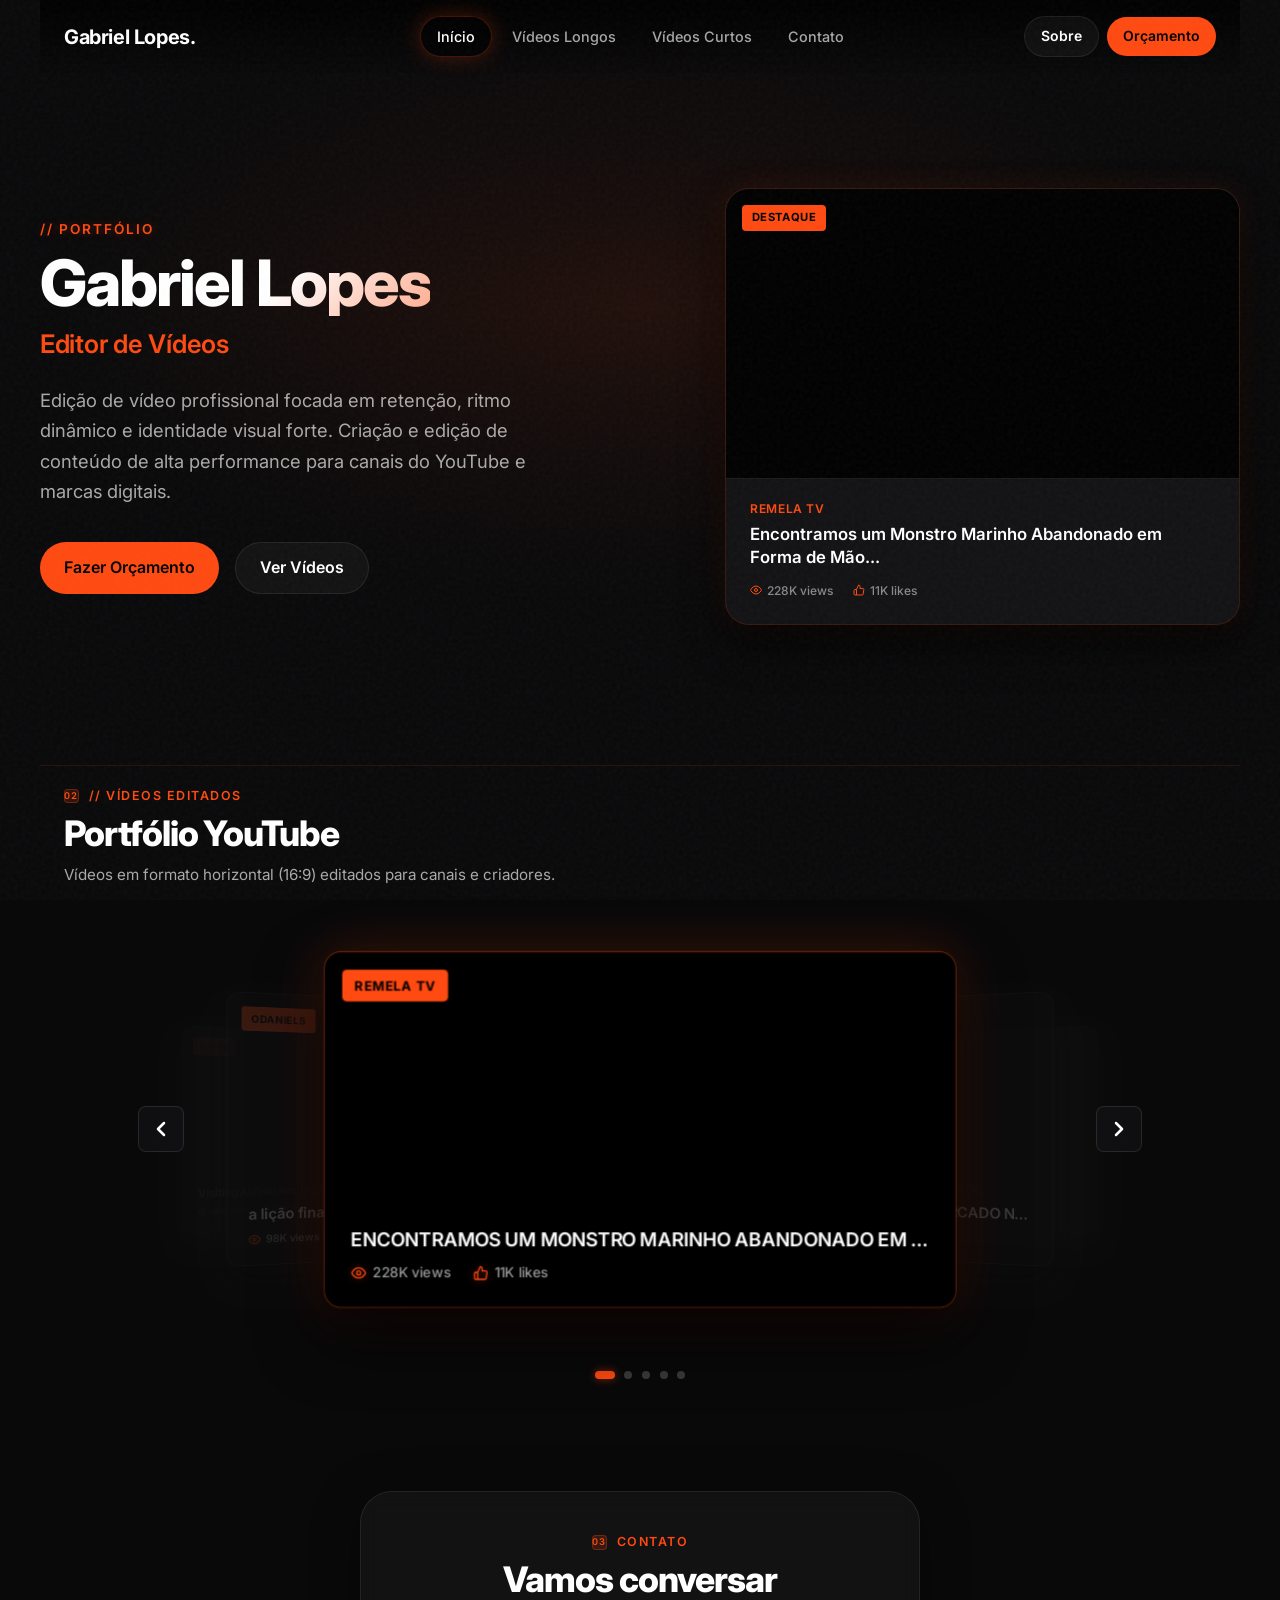
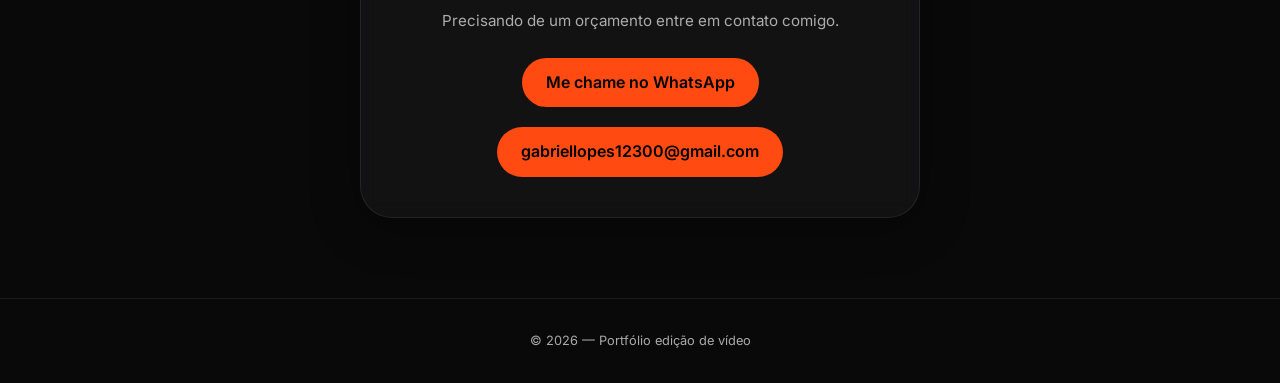
==== commit 6472b9c5: "seção vídeos curtos" ====
--- a/index.html
+++ b/index.html
@@ -18,7 +18,8 @@
     <a href="#" class="logo">Gabriel Lopes.</a>
     <nav class="nav" aria-label="Principal">
       <a href="#inicio" class="nav-link nav-link--active">Início</a>
-      <a href="#videos" class="nav-link">Vídeos</a>
+      <a href="videos-longos.html" class="nav-link">Vídeos Longos</a>
+      <a href="videos-curtos.html" class="nav-link">Vídeos Curtos</a>
       <a href="#contato" class="nav-link">Contato</a>
     </nav>
     <div class="header-actions">
@@ -286,7 +287,7 @@
       </div>
     </section>
 
-    <section id="contato" class="contact-section">
+    <section id="contato" class="contact-section" style="--section-num-offset: 1;">
       <div class="contact-card glass">
         <p class="section-kicker"><span class="section-num">03</span> Contato</p>
         <h2 class="section-title">Vamos conversar</h2>
--- a/styles.css
+++ b/styles.css
@@ -816,6 +816,316 @@
   }
 }
 
+/* ============================================================
+   SEÇÃO: TODOS OS VÍDEOS — Abas + Grade
+   ============================================================ */
+
+.all-videos-section {
+  padding: 3rem 1.5rem 2rem;
+  max-width: 1100px;
+  margin: 0 auto;
+  border-top: 1px solid rgba(255, 74, 17, 0.12);
+}
+
+.all-videos-header {
+  text-align: center;
+  margin-bottom: 2.5rem;
+}
+
+/* Títulos de seção reutilizados */
+.section-head,
+.all-videos-header {
+  padding: 0 1.5rem;
+}
+
+.section-kicker {
+  font-size: 0.78rem;
+  font-weight: 600;
+  letter-spacing: 0.12em;
+  text-transform: uppercase;
+  color: var(--accent);
+  margin: 0 0 0.5rem;
+  display: flex;
+  align-items: center;
+  gap: 0.6rem;
+}
+
+.all-videos-header .section-kicker {
+  justify-content: center;
+}
+
+.section-num {
+  display: inline-flex;
+  align-items: center;
+  justify-content: center;
+  width: 1.6em;
+  height: 1.6em;
+  border-radius: 4px;
+  background: rgba(255, 74, 17, 0.15);
+  border: 1px solid rgba(255, 74, 17, 0.3);
+  font-size: 0.75em;
+  font-variant-numeric: tabular-nums;
+}
+
+.section-title {
+  margin: 0 0 0.65rem;
+  font-size: clamp(1.6rem, 3vw, 2.2rem);
+  font-weight: 800;
+  letter-spacing: -0.03em;
+  color: var(--text);
+  line-height: 1.1;
+}
+
+.section-desc {
+  margin: 0;
+  font-size: 0.95rem;
+  color: var(--text-muted);
+  line-height: 1.6;
+}
+
+/* ---- Controles de Abas ---- */
+.video-tabs {
+  display: flex;
+  gap: 0.5rem;
+  margin-bottom: 2rem;
+  background: rgba(255, 255, 255, 0.04);
+  border: 1px solid var(--border);
+  border-radius: 14px;
+  padding: 0.35rem;
+  width: fit-content;
+}
+
+.video-tab {
+  display: inline-flex;
+  align-items: center;
+  gap: 0.5rem;
+  padding: 0.55rem 1.3rem;
+  border-radius: 10px;
+  border: none;
+  font-family: var(--font);
+  font-size: 0.875rem;
+  font-weight: 600;
+  cursor: pointer;
+  transition: all 0.25s cubic-bezier(0.2, 1, 0.2, 1);
+  color: var(--text-muted);
+  background: transparent;
+  white-space: nowrap;
+}
+
+.video-tab svg {
+  flex-shrink: 0;
+  transition: color 0.25s;
+}
+
+.video-tab:hover {
+  color: var(--text);
+  background: rgba(255, 255, 255, 0.06);
+}
+
+.video-tab.active {
+  background: var(--accent);
+  color: #000;
+  box-shadow: 0 0 20px rgba(255, 74, 17, 0.4);
+}
+
+.video-tab.active svg {
+  color: #000;
+}
+
+/* ---- Painéis de Conteúdo ---- */
+.video-panel {
+  animation: fadeTabIn 0.35s cubic-bezier(0.2, 1, 0.2, 1);
+}
+
+.video-panel[hidden] {
+  display: none;
+}
+
+@keyframes fadeTabIn {
+  from {
+    opacity: 0;
+    transform: translateY(10px);
+  }
+  to {
+    opacity: 1;
+    transform: translateY(0);
+  }
+}
+
+/* ---- Grade de Vídeos Longos ---- */
+.videos-grid {
+  display: grid;
+  grid-template-columns: repeat(auto-fill, minmax(280px, 1fr));
+  gap: 1.5rem;
+}
+
+/* ---- Grade de Vídeos Curtos (aspect 9/16) ---- */
+.videos-grid--shorts {
+  grid-template-columns: repeat(auto-fill, minmax(190px, 1fr));
+  gap: 1.25rem;
+}
+
+/* ---- Card de Vídeo ---- */
+.video-card {
+  background: #111113;
+  border: 1px solid rgba(255, 255, 255, 0.07);
+  border-radius: 14px;
+  overflow: hidden;
+  transition: all 0.35s cubic-bezier(0.2, 1, 0.2, 1);
+  cursor: default;
+}
+
+.video-card:hover {
+  border-color: rgba(255, 74, 17, 0.35);
+  box-shadow:
+    0 12px 32px rgba(0, 0, 0, 0.6),
+    0 0 24px rgba(255, 74, 17, 0.15);
+  transform: translateY(-4px);
+}
+
+/* Thumb — 16:9 para vídeos longos */
+.video-card__thumb {
+  position: relative;
+  width: 100%;
+  aspect-ratio: 16 / 9;
+  background: #000;
+  overflow: hidden;
+}
+
+/* Thumb — 9:16 para Shorts */
+.video-card__thumb--short {
+  aspect-ratio: 9 / 16;
+}
+
+.video-card__thumb iframe {
+  width: 100%;
+  height: 100%;
+  border: none;
+  display: block;
+  pointer-events: none; /* clique abre o link do cartão, não o iframe */
+}
+
+.video-card:hover .video-card__thumb iframe {
+  pointer-events: auto; /* permite interagir após hover */
+}
+
+/* Overlay transparente no thumb */
+.video-card__overlay {
+  position: absolute;
+  inset: 0;
+  background: linear-gradient(
+    to top,
+    rgba(0, 0, 0, 0.55) 0%,
+    transparent 50%
+  );
+  pointer-events: none;
+  z-index: 2;
+  transition: opacity 0.3s;
+}
+
+.video-card:hover .video-card__overlay {
+  opacity: 0;
+}
+
+/* Badge "Short" no canto superior direito */
+.video-card__format-badge {
+  position: absolute;
+  top: 0.6rem;
+  right: 0.6rem;
+  z-index: 5;
+  background: var(--accent);
+  color: #000;
+  font-weight: 700;
+  font-size: 0.65rem;
+  padding: 0.2rem 0.5rem;
+  border-radius: 4px;
+  letter-spacing: 0.05em;
+  text-transform: uppercase;
+}
+
+/* Área de informações abaixo do thumb */
+.video-card__info {
+  padding: 1rem 1.1rem 1.2rem;
+}
+
+.video-card__channel {
+  display: block;
+  font-size: 0.72rem;
+  font-weight: 700;
+  letter-spacing: 0.06em;
+  text-transform: uppercase;
+  color: var(--accent);
+  margin-bottom: 0.35rem;
+}
+
+.video-card__title {
+  margin: 0 0 0.6rem;
+  font-size: 0.9rem;
+  font-weight: 600;
+  color: var(--text);
+  line-height: 1.35;
+  display: -webkit-box;
+  -webkit-line-clamp: 2;
+  -webkit-box-orient: vertical;
+  overflow: hidden;
+  letter-spacing: -0.01em;
+}
+
+.video-card__stats {
+  display: flex;
+  gap: 1rem;
+}
+
+.video-card__stat {
+  display: inline-flex;
+  align-items: center;
+  gap: 0.3rem;
+  font-size: 0.75rem;
+  color: rgba(255, 255, 255, 0.45);
+  font-weight: 500;
+}
+
+.video-card__stat svg {
+  color: var(--accent);
+  flex-shrink: 0;
+}
+
+/* Responsividade da grade */
+@media (max-width: 768px) {
+  .videos-grid {
+    grid-template-columns: repeat(auto-fill, minmax(240px, 1fr));
+    gap: 1.1rem;
+  }
+
+  .videos-grid--shorts {
+    grid-template-columns: repeat(auto-fill, minmax(150px, 1fr));
+    gap: 1rem;
+  }
+
+  .video-tabs {
+    width: 100%;
+  }
+
+  .video-tab {
+    flex: 1;
+    justify-content: center;
+  }
+}
+
+@media (max-width: 480px) {
+  .videos-grid {
+    grid-template-columns: 1fr;
+  }
+
+  .videos-grid--shorts {
+    grid-template-columns: repeat(2, 1fr);
+  }
+}
+
+/* ============================================================
+   CONTATO
+   ============================================================ */
+
 .contact-buttons {
   display: flex;
   flex-direction: column;
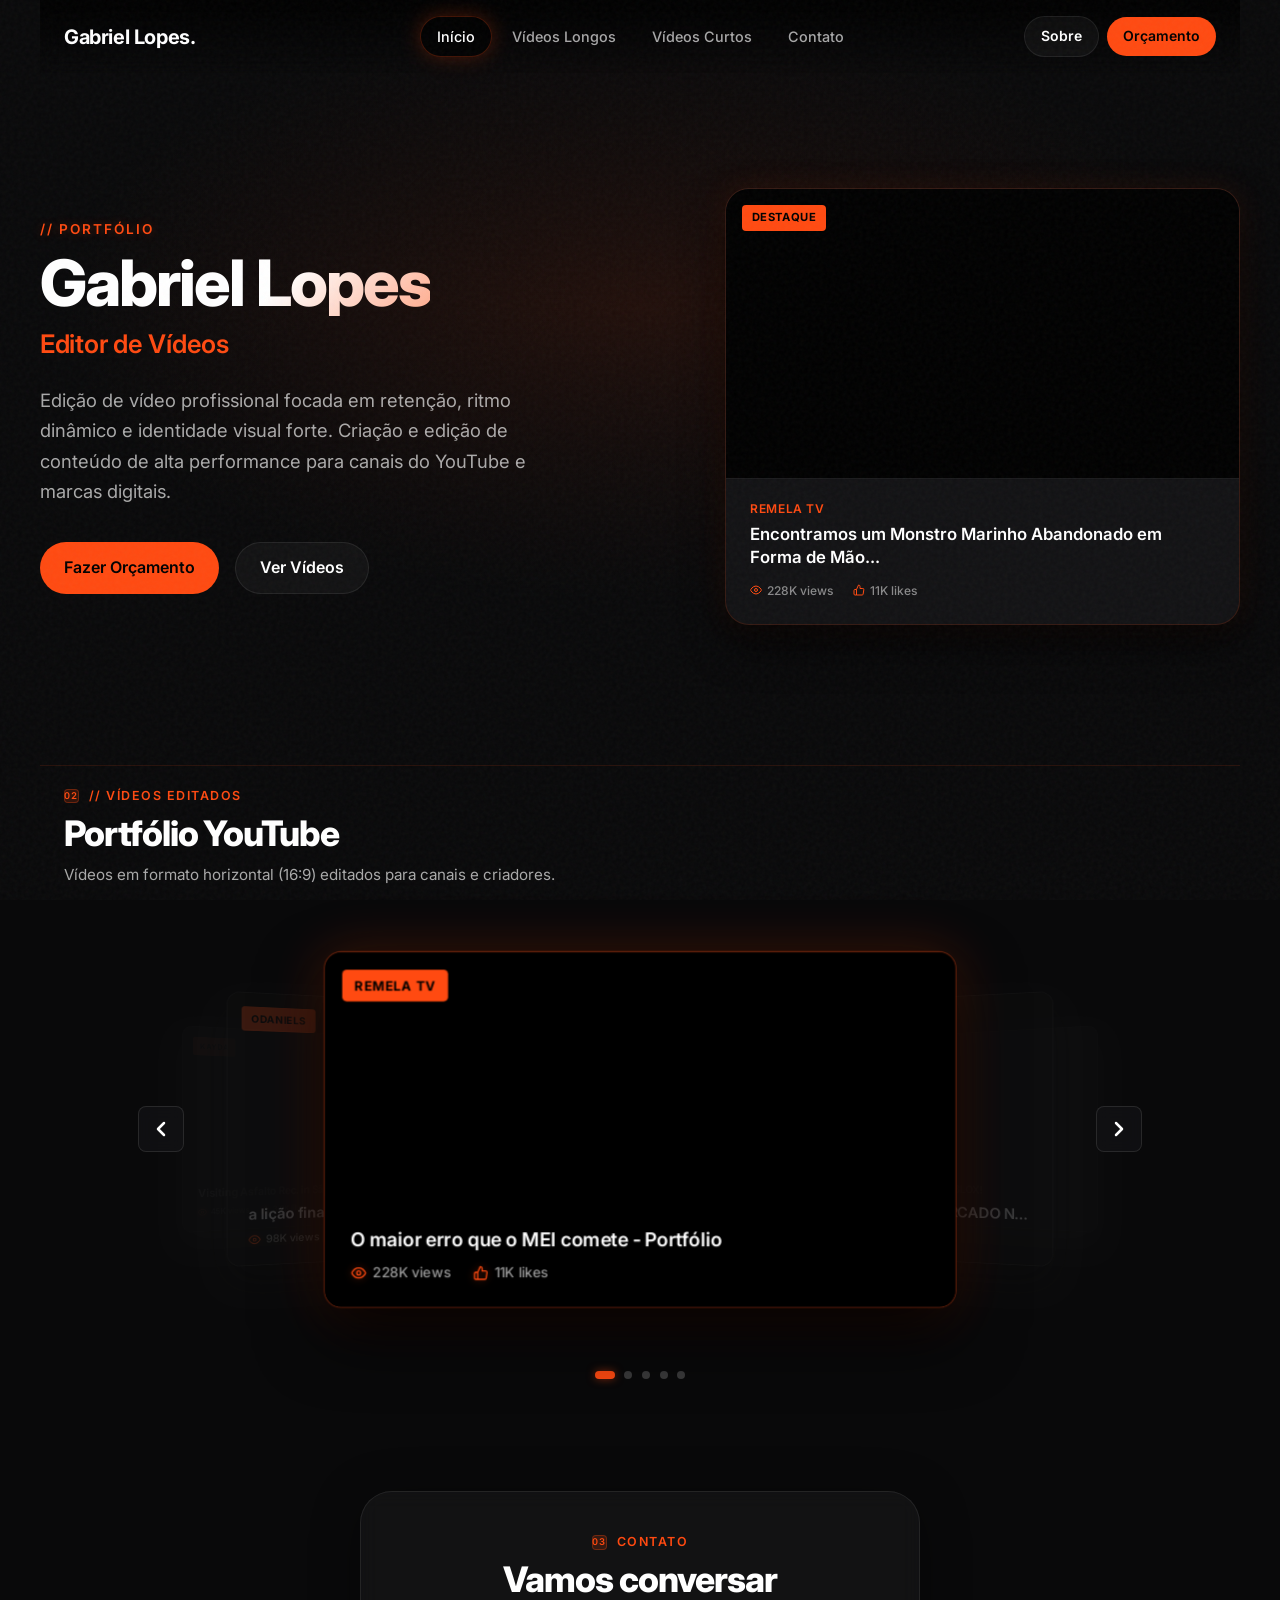
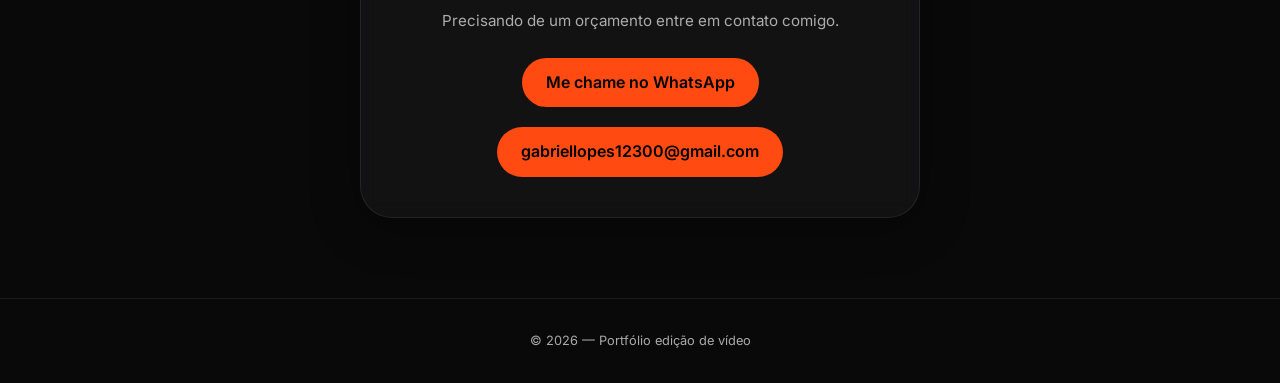
==== commit 37b06cac: "Atualização 01" ====
--- a/index.html
+++ b/index.html
@@ -50,10 +50,10 @@
         <div class="featured-project-card">
           <div class="featured-badge">Destaque</div>
           <div class="featured-video-container">
-            <iframe src="https://www.youtube.com/embed/nfrYWH-xNnA?enablejsapi=1"
-              title="Projeto em Destaque — Remela TV"
-              allow="accelerometer; autoplay; clipboard-write; encrypted-media; gyroscope; picture-in-picture"
-              allowfullscreen></iframe>
+            <iframe width="1337" height="752" src="https://www.youtube.com/embed/els4tSTuin0"
+              title="JOGAMOS O FUTEBOL DE CABEÇAS NO ROBLOX! (Super head soccer)" frameborder="0"
+              allow="accelerometer; autoplay; clipboard-write; encrypted-media; gyroscope; picture-in-picture; web-share"
+              referrerpolicy="strict-origin-when-cross-origin" allowfullscreen></iframe>
           </div>
           <div class="featured-overlay"></div>
           <div class="featured-info">
@@ -103,14 +103,15 @@
           <div class="carousel-slide active" data-index="0">
             <div class="slide-badge">Remela TV</div>
             <div class="slide-video-container">
-              <iframe width="1186" height="667" src="https://www.youtube.com/embed/nfrYWH-xNnA"
-                title="ENCONTRAMOS UM MONSTRO MARINHO ABANDONADO EM FORMA DE MÃO..." frameborder="0"
-                allow="accelerometer; autoplay; clipboard-write; encrypted-media; gyroscope; picture-in-picture; web-share"
-                referrerpolicy="strict-origin-when-cross-origin" allowfullscreen></iframe>
-            </div>
-            <div class="slide-overlay"></div>
-            <div class="slide-info">
-              <h3 class="slide-title">ENCONTRAMOS UM MONSTRO MARINHO ABANDONADO EM FORMA DE MÃO...</h3>
+              <iframe width="1337" height="752" src="https://www.youtube.com/embed/Q6bDZuvKVG4"
+                title="O maior erro que o MEI comete - Portfólio" frameborder="0"
+                allow="accelerometer; autoplay; clipboard-write; encrypted-media; gyroscope; picture-in-picture; web-share"
+                referrerpolicy="strict-origin-when-cross-origin" allowfullscreen></iframe>
+            </div>
+            <div class="slide-overlay"></div>
+            <div class="slide-info">
+              <h3 class="slide-title">
+                O maior erro que o MEI comete - Portfólio</h3>
               <div class="slide-stats">
                 <span class="slide-stat">
                   <svg class="icon-stat" viewBox="0 0 24 24" width="14" height="14" fill="none" stroke="currentColor"
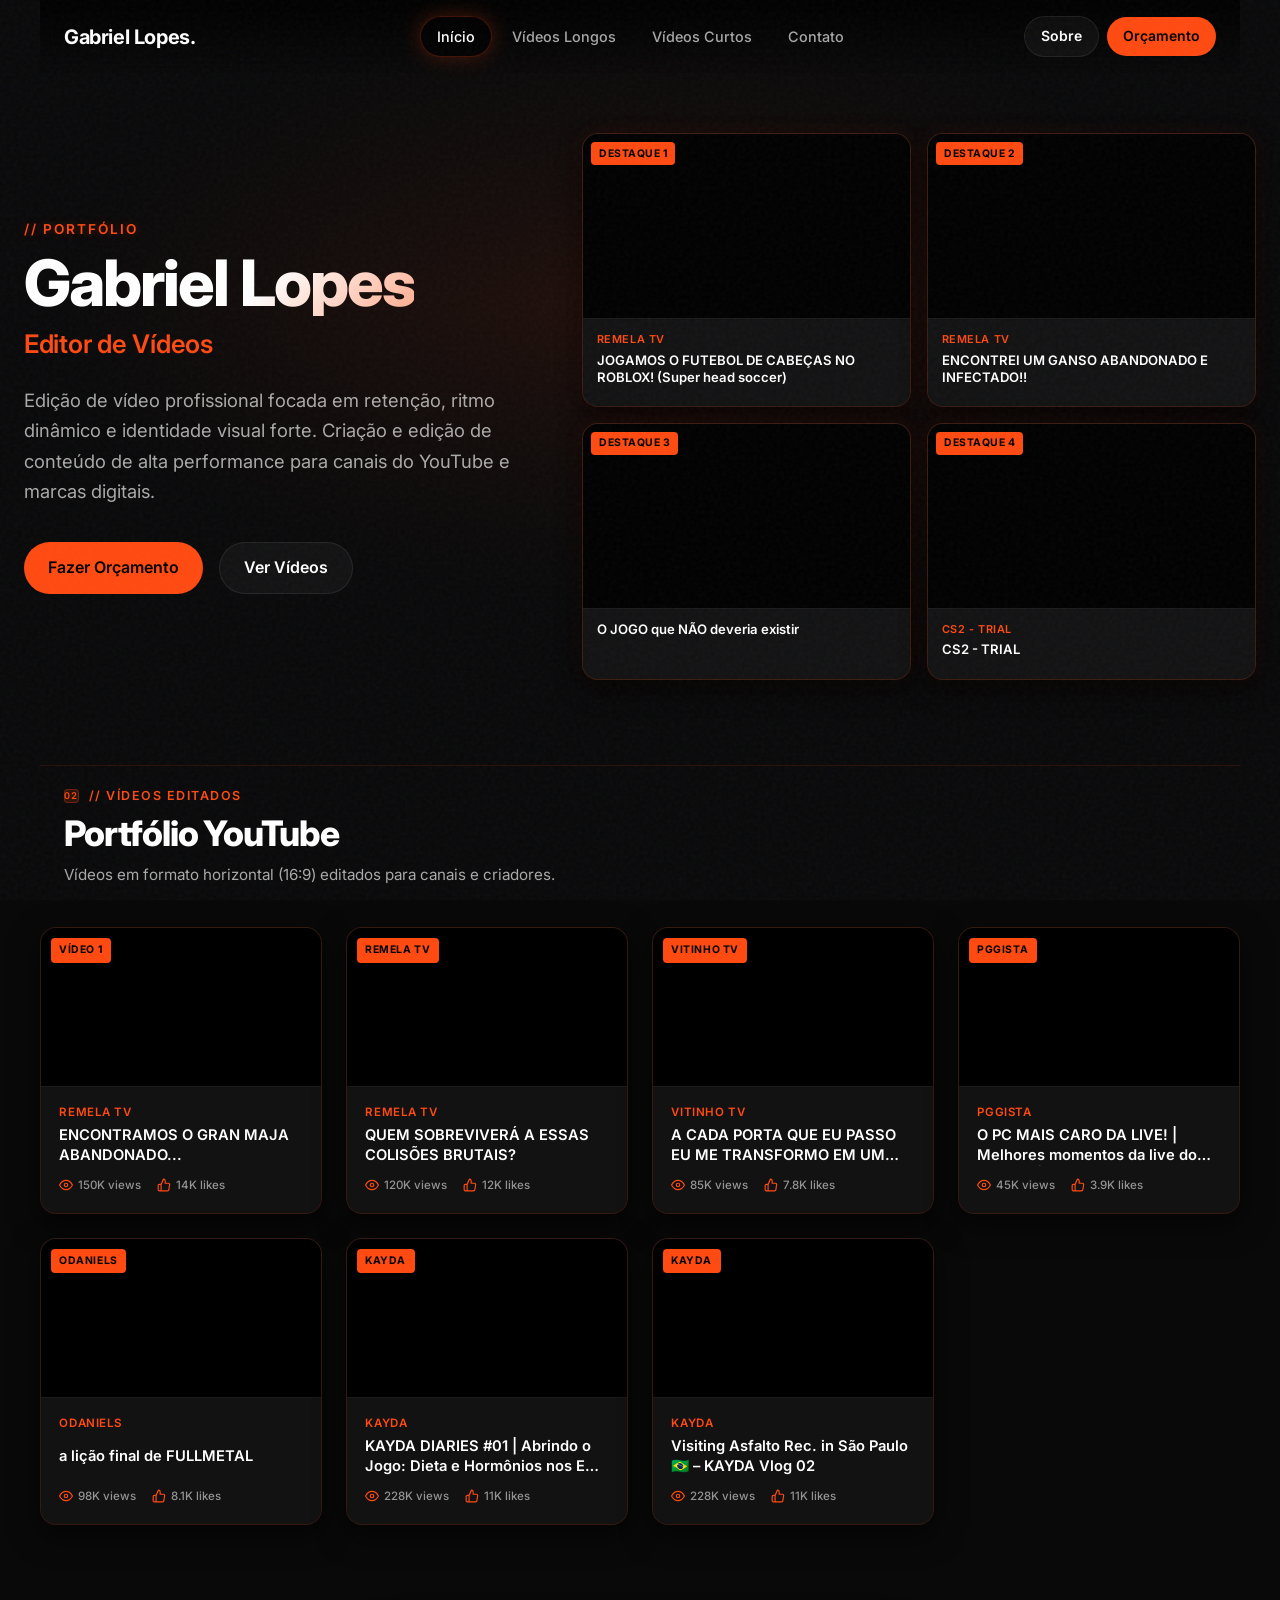
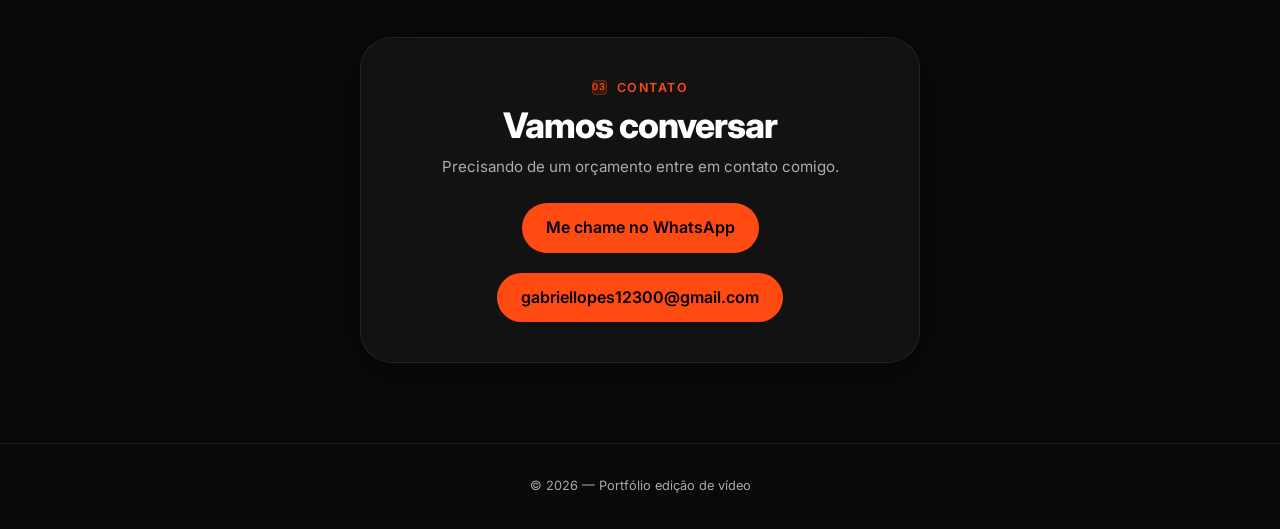
==== commit 223d4cd0: "Alteração do layout e novos vídeos/arquivos adicionados" ====
--- a/index.html
+++ b/index.html
@@ -46,35 +46,81 @@
           </div>
         </div>
 
-        <!-- Coluna da Direita: Projeto em Destaque -->
-        <div class="featured-project-card">
-          <div class="featured-badge">Destaque</div>
-          <div class="featured-video-container">
-            <iframe width="1337" height="752" src="https://www.youtube.com/embed/els4tSTuin0"
-              title="JOGAMOS O FUTEBOL DE CABEÇAS NO ROBLOX! (Super head soccer)" frameborder="0"
-              allow="accelerometer; autoplay; clipboard-write; encrypted-media; gyroscope; picture-in-picture; web-share"
-              referrerpolicy="strict-origin-when-cross-origin" allowfullscreen></iframe>
-          </div>
-          <div class="featured-overlay"></div>
-          <div class="featured-info">
-            <span class="featured-channel">Remela TV</span>
-            <h3 class="featured-title">Encontramos um Monstro Marinho Abandonado em Forma de Mão...</h3>
-            <div class="featured-stats">
-              <span class="featured-stat">
-                <svg viewBox="0 0 24 24" width="12" height="12" fill="none" stroke="currentColor" stroke-width="2">
-                  <path d="M1 12s4-8 11-8 11 8 11 8-4 8-11 8-11-8-11-8z"></path>
-                  <circle cx="12" cy="12" r="3"></circle>
-                </svg>
-                228K views
-              </span>
-              <span class="featured-stat">
-                <svg viewBox="0 0 24 24" width="12" height="12" fill="none" stroke="currentColor" stroke-width="2">
-                  <path
-                    d="M14 9V5a3 3 0 0 0-3-3l-4 9v11h11.28a2 2 0 0 0 2-1.7l1.38-9a2 2 0 0 0-2-2.3zM7 22H4a2 2 0 0 1-2-2v-7a2 2 0 0 1 2-2h3">
-                  </path>
-                </svg>
-                11K likes
-              </span>
+        <!-- Coluna da Direita: Grade de 4 Projetos em Destaque -->
+        <div class="featured-grid">
+          <!-- Card Destaque 1 -->
+          <div class="featured-project-card">
+            <div class="featured-badge">Destaque 1</div>
+            <div class="featured-video-container">
+              <iframe width="1337" height="752" src="https://www.youtube.com/embed/els4tSTuin0"
+                title="JOGAMOS O FUTEBOL DE CABEÇAS NO ROBLOX! (Super head soccer)" frameborder="0"
+                allow="accelerometer; autoplay; clipboard-write; encrypted-media; gyroscope; picture-in-picture; web-share"
+                referrerpolicy="strict-origin-when-cross-origin" allowfullscreen></iframe>
+            </div>
+            <div class="featured-overlay"></div>
+            <div class="featured-info">
+              <span class="featured-channel">Remela TV</span>
+              <h3 class="featured-title">JOGAMOS O FUTEBOL DE CABEÇAS NO ROBLOX! (Super head soccer)</h3>
+              <div class="featured-stats">
+                <span class="featured-stat">
+                </span>
+              </div>
+            </div>
+          </div>
+
+          <!-- Card Destaque 2 -->
+          <div class="featured-project-card">
+            <div class="featured-badge">Destaque 2</div>
+            <div class="featured-video-container">
+              <iframe width="1744" height="703" src="https://www.youtube.com/embed/jyyu7otSY3A"
+                title="ENCONTREI UM GANSO ABANDONADO E INFECTADO!!" frameborder="0"
+                allow="accelerometer; autoplay; clipboard-write; encrypted-media; gyroscope; picture-in-picture; web-share"
+                referrerpolicy="strict-origin-when-cross-origin" allowfullscreen></iframe>
+            </div>
+            <div class="featured-overlay"></div>
+            <div class="featured-info">
+              <span class="featured-channel">Remela TV</span>
+              <h3 class="featured-title">ENCONTREI UM GANSO ABANDONADO E INFECTADO!!</h3>
+              <div class="featured-stats">
+                <span class="featured-stat">
+                </span>
+
+              </div>
+            </div>
+          </div>
+
+          <!-- Card Destaque 3 -->
+          <div class="featured-project-card">
+            <div class="featured-badge">Destaque 3</div>
+            <div class="featured-video-container">
+              <iframe width="1744" height="703" src="https://www.youtube.com/embed/pdkroHXh4HM"
+                title="O JOGO que NÃO deveria existir" frameborder="0"
+                allow="accelerometer; autoplay; clipboard-write; encrypted-media; gyroscope; picture-in-picture; web-share"
+                referrerpolicy="strict-origin-when-cross-origin" allowfullscreen></iframe>
+            </div>
+            <div class="featured-overlay"></div>
+            <div class="featured-info">
+              <h3 class="featured-title">O JOGO que NÃO deveria existir</h3>
+              <div class="featured-stats">
+              </div>
+            </div>
+          </div>
+
+          <!-- Card Destaque 4 -->
+          <div class="featured-project-card">
+            <div class="featured-badge">Destaque 4</div>
+            <div class="featured-video-container">
+              <iframe width="1744" height="703" src="https://www.youtube.com/embed/0VDCVODltXw" title="CS2 - TRIAL"
+                frameborder="0"
+                allow="accelerometer; autoplay; clipboard-write; encrypted-media; gyroscope; picture-in-picture; web-share"
+                referrerpolicy="strict-origin-when-cross-origin" allowfullscreen></iframe>
+            </div>
+            <div class="featured-overlay"></div>
+            <div class="featured-info">
+              <span class="featured-channel">CS2 - TRIAL</span>
+              <h3 class="featured-title">CS2 - TRIAL</h3>
+              <div class="featured-stats">
+              </div>
             </div>
           </div>
         </div>
@@ -90,201 +136,231 @@
         </p>
       </div>
 
-      <div class="carousel-container" role="region" aria-label="Carrossel de vídeos">
-        <button class="carousel-control prev" aria-label="Vídeo anterior">
-          <svg viewBox="0 0 24 24" width="24" height="24" fill="none" stroke="currentColor" stroke-width="2.5"
-            stroke-linecap="round" stroke-linejoin="round">
-            <polyline points="15 18 9 12 15 6"></polyline>
-          </svg>
-        </button>
-
-        <div class="carousel-track">
-          <!-- Slide 1 (Ativo inicial) -->
-          <div class="carousel-slide active" data-index="0">
-            <div class="slide-badge">Remela TV</div>
-            <div class="slide-video-container">
-              <iframe width="1337" height="752" src="https://www.youtube.com/embed/Q6bDZuvKVG4"
-                title="O maior erro que o MEI comete - Portfólio" frameborder="0"
-                allow="accelerometer; autoplay; clipboard-write; encrypted-media; gyroscope; picture-in-picture; web-share"
-                referrerpolicy="strict-origin-when-cross-origin" allowfullscreen></iframe>
-            </div>
-            <div class="slide-overlay"></div>
-            <div class="slide-info">
-              <h3 class="slide-title">
-                O maior erro que o MEI comete - Portfólio</h3>
-              <div class="slide-stats">
-                <span class="slide-stat">
-                  <svg class="icon-stat" viewBox="0 0 24 24" width="14" height="14" fill="none" stroke="currentColor"
-                    stroke-width="2" stroke-linecap="round" stroke-linejoin="round">
-                    <path d="M1 12s4-8 11-8 11 8 11 8-4 8-11 8-11-8-11-8z"></path>
-                    <circle cx="12" cy="12" r="3"></circle>
-                  </svg>
-                  228K views
-                </span>
-                <span class="slide-stat">
-                  <svg class="icon-stat" viewBox="0 0 24 24" width="14" height="14" fill="none" stroke="currentColor"
-                    stroke-width="2" stroke-linecap="round" stroke-linejoin="round">
-                    <path
-                      d="M14 9V5a3 3 0 0 0-3-3l-4 9v11h11.28a2 2 0 0 0 2-1.7l1.38-9a2 2 0 0 0-2-2.3zM7 22H4a2 2 0 0 1-2-2v-7a2 2 0 0 1 2-2h3">
-                    </path>
-                  </svg>
-                  11K likes
-                </span>
-              </div>
-            </div>
-          </div>
-
-          <!-- Slide 2 -->
-          <div class="carousel-slide next" data-index="1">
-            <div class="slide-badge">Remela TV</div>
-            <div class="slide-video-container">
-              <iframe width="1840" height="1035" src="https://www.youtube.com/embed/uk1FY7jPhrE"
-                title="CRIEI UMA BASE ULTRA SECRETA EM UM SUPERMERCADO NO ROBLOX!" frameborder="0"
-                allow="accelerometer; autoplay; clipboard-write; encrypted-media; gyroscope; picture-in-picture; web-share"
-                referrerpolicy="strict-origin-when-cross-origin" allowfullscreen></iframe>
-            </div>
-            <div class="slide-overlay"></div>
-            <div class="slide-info">
-              <h3 class="slide-title">CRIEI UMA BASE ULTRA SECRETA EM UM SUPERMERCADO NO ROBLOX!</h3>
-              <div class="slide-stats">
-                <span class="slide-stat">
-                  <svg class="icon-stat" viewBox="0 0 24 24" width="14" height="14" fill="none" stroke="currentColor"
-                    stroke-width="2" stroke-linecap="round" stroke-linejoin="round">
-                    <path d="M1 12s4-8 11-8 11 8 11 8-4 8-11 8-11-8-11-8z"></path>
-                    <circle cx="12" cy="12" r="3"></circle>
-                  </svg>
-                  120K views
-                </span>
-                <span class="slide-stat">
-                  <svg class="icon-stat" viewBox="0 0 24 24" width="14" height="14" fill="none" stroke="currentColor"
-                    stroke-width="2" stroke-linecap="round" stroke-linejoin="round">
-                    <path
-                      d="M14 9V5a3 3 0 0 0-3-3l-4 9v11h11.28a2 2 0 0 0 2-1.7l1.38-9a2 2 0 0 0-2-2.3zM7 22H4a2 2 0 0 1-2-2v-7a2 2 0 0 1 2-2h3">
-                    </path>
-                  </svg>
-                  12K likes
-                </span>
-              </div>
-            </div>
-          </div>
-
-          <!-- Slide 3 -->
-          <div class="carousel-slide far-next" data-index="2">
-            <div class="slide-badge">Vitinho TV</div>
-            <div class="slide-video-container">
-              <iframe width="1337" height="752" src="https://www.youtube.com/embed/tICWS7wq63k"
-                title="EU ME TORNEI UM BILIONÁRIO NO ROBLOX!" frameborder="0"
-                allow="accelerometer; autoplay; clipboard-write; encrypted-media; gyroscope; picture-in-picture; web-share"
-                referrerpolicy="strict-origin-when-cross-origin" allowfullscreen></iframe>
-            </div>
-            <div class="slide-overlay"></div>
-            <div class="slide-info">
-              <h3 class="slide-title">EU ME TORNEI UM BILIONÁRIO NO ROBLOX!</h3>
-              <div class="slide-stats">
-                <span class="slide-stat">
-                  <svg class="icon-stat" viewBox="0 0 24 24" width="14" height="14" fill="none" stroke="currentColor"
-                    stroke-width="2" stroke-linecap="round" stroke-linejoin="round">
-                    <path d="M1 12s4-8 11-8 11 8 11 8-4 8-11 8-11-8-11-8z"></path>
-                    <circle cx="12" cy="12" r="3"></circle>
-                  </svg>
-                  85K views
-                </span>
-                <span class="slide-stat">
-                  <svg class="icon-stat" viewBox="0 0 24 24" width="14" height="14" fill="none" stroke="currentColor"
-                    stroke-width="2" stroke-linecap="round" stroke-linejoin="round">
-                    <path
-                      d="M14 9V5a3 3 0 0 0-3-3l-4 9v11h11.28a2 2 0 0 0 2-1.7l1.38-9a2 2 0 0 0-2-2.3zM7 22H4a2 2 0 0 1-2-2v-7a2 2 0 0 1 2-2h3">
-                    </path>
-                  </svg>
-                  7.8K likes
-                </span>
-              </div>
-            </div>
-          </div>
-
-          <!-- Slide 4 -->
-          <div class="carousel-slide hidden" data-index="3">
-            <div class="slide-badge">KAYDA</div>
-            <div class="slide-video-container">
-              <iframe width="1337" height="752" src="https://www.youtube.com/embed/Z0RCLlK2bg4"
-                title="Visiting Asfalto Rec. in São Paulo 🇧🇷 – KAYDA Vlog 02 | Rewind Back" frameborder="0"
-                allow="accelerometer; autoplay; clipboard-write; encrypted-media; gyroscope; picture-in-picture; web-share"
-                referrerpolicy="strict-origin-when-cross-origin" allowfullscreen></iframe>
-            </div>
-            <div class="slide-overlay"></div>
-            <div class="slide-info">
-              <h3 class="slide-title">Visiting Asfalto Rec. in São Paulo 🇧🇷 – KAYDA Vlog 02 | Rewind Back</h3>
-              <div class="slide-stats">
-                <span class="slide-stat">
-                  <svg class="icon-stat" viewBox="0 0 24 24" width="14" height="14" fill="none" stroke="currentColor"
-                    stroke-width="2" stroke-linecap="round" stroke-linejoin="round">
-                    <path d="M1 12s4-8 11-8 11 8 11 8-4 8-11 8-11-8-11-8z"></path>
-                    <circle cx="12" cy="12" r="3"></circle>
-                  </svg>
-                  45K views
-                </span>
-                <span class="slide-stat">
-                  <svg class="icon-stat" viewBox="0 0 24 24" width="14" height="14" fill="none" stroke="currentColor"
-                    stroke-width="2" stroke-linecap="round" stroke-linejoin="round">
-                    <path
-                      d="M14 9V5a3 3 0 0 0-3-3l-4 9v11h11.28a2 2 0 0 0 2-1.7l1.38-9a2 2 0 0 0-2-2.3zM7 22H4a2 2 0 0 1-2-2v-7a2 2 0 0 1 2-2h3">
-                    </path>
-                  </svg>
-                  3.9K likes
-                </span>
-              </div>
-            </div>
-          </div>
-
-          <!-- Slide 5 -->
-          <div class="carousel-slide prev" data-index="4">
-            <div class="slide-badge">Odaniels</div>
-            <div class="slide-video-container">
-              <iframe width="1840" height="1035" src="https://www.youtube.com/embed/lOjst-eT9d0"
-                title="A LIÇÃO FINAL DE FULLMETAL ALCHEMIST" frameborder="0"
-                allow="accelerometer; autoplay; clipboard-write; encrypted-media; gyroscope; picture-in-picture; web-share"
-                referrerpolicy="strict-origin-when-cross-origin" allowfullscreen></iframe>
-            </div>
-            <div class="slide-overlay"></div>
-            <div class="slide-info">
-              <h3 class="slide-title">a lição final de FULLMETAL</h3>
-              <div class="slide-stats">
-                <span class="slide-stat">
-                  <svg class="icon-stat" viewBox="0 0 24 24" width="14" height="14" fill="none" stroke="currentColor"
-                    stroke-width="2" stroke-linecap="round" stroke-linejoin="round">
-                    <path d="M1 12s4-8 11-8 11 8 11 8-4 8-11 8-11-8-11-8z"></path>
-                    <circle cx="12" cy="12" r="3"></circle>
-                  </svg>
-                  98K views
-                </span>
-                <span class="slide-stat">
-                  <svg class="icon-stat" viewBox="0 0 24 24" width="14" height="14" fill="none" stroke="currentColor"
-                    stroke-width="2" stroke-linecap="round" stroke-linejoin="round">
-                    <path
-                      d="M14 9V5a3 3 0 0 0-3-3l-4 9v11h11.28a2 2 0 0 0 2-1.7l1.38-9a2 2 0 0 0-2-2.3zM7 22H4a2 2 0 0 1-2-2v-7a2 2 0 0 1 2-2h3">
-                    </path>
-                  </svg>
-                  8.1K likes
-                </span>
-              </div>
-            </div>
-          </div>
-        </div>
-
-        <button class="carousel-control next" aria-label="Próximo vídeo">
-          <svg viewBox="0 0 24 24" width="24" height="24" fill="none" stroke="currentColor" stroke-width="2.5"
-            stroke-linecap="round" stroke-linejoin="round">
-            <polyline points="9 18 15 12 9 6"></polyline>
-          </svg>
-        </button>
-      </div>
-
-      <div class="carousel-dots">
-        <button class="carousel-dot active" data-index="0" aria-label="Ir para o slide 1"></button>
-        <button class="carousel-dot" data-index="1" aria-label="Ir para o slide 2"></button>
-        <button class="carousel-dot" data-index="2" aria-label="Ir para o slide 3"></button>
-        <button class="carousel-dot" data-index="3" aria-label="Ir para o slide 4"></button>
-        <button class="carousel-dot" data-index="4" aria-label="Ir para o slide 5"></button>
+      <div class="videos-grid">
+        <!-- Card 1 -->
+        <article class="video-grid-card">
+          <div class="video-grid-thumb">
+            <div class="video-grid-badge">VÍDEO 1</div>
+            <iframe width="1744" height="703" src="https://www.youtube.com/embed/kD-eV__1jd0"
+              title="ENCONTRAMOS O GRAN MAJA ABANDONADO..." frameborder="0"
+              allow="accelerometer; autoplay; clipboard-write; encrypted-media; gyroscope; picture-in-picture; web-share"
+              referrerpolicy="strict-origin-when-cross-origin" allowfullscreen></iframe>
+          </div>
+          <div class="video-grid-info">
+            <span class="video-grid-channel">Remela TV</span>
+            <h3 class="video-grid-title">ENCONTRAMOS O GRAN MAJA ABANDONADO...</h3>
+            <div class="video-grid-stats">
+              <span class="video-grid-stat">
+                <svg viewBox="0 0 24 24" width="14" height="14" fill="none" stroke="currentColor" stroke-width="2">
+                  <path d="M1 12s4-8 11-8 11 8 11 8-4 8-11 8-11-8-11-8z"></path>
+                  <circle cx="12" cy="12" r="3"></circle>
+                </svg>
+                150K views
+              </span>
+              <span class="video-grid-stat">
+                <svg viewBox="0 0 24 24" width="14" height="14" fill="none" stroke="currentColor" stroke-width="2">
+                  <path
+                    d="M14 9V5a3 3 0 0 0-3-3l-4 9v11h11.28a2 2 0 0 0 2-1.7l1.38-9a2 2 0 0 0-2-2.3zM7 22H4a2 2 0 0 1-2-2v-7a2 2 0 0 1 2-2h3">
+                  </path>
+                </svg>
+                14K likes
+              </span>
+            </div>
+          </div>
+        </article>
+
+        <!-- Card 2 -->
+        <article class="video-grid-card">
+          <div class="video-grid-thumb">
+            <div class="video-grid-badge">Remela TV</div>
+            <iframe width="1744" height="703" src="https://www.youtube.com/embed/vBqxDpRIriQ"
+              title="QUEM SOBREVIVERÁ A ESSAS COLISÕES BRUTAIS?" frameborder="0"
+              allow="accelerometer; autoplay; clipboard-write; encrypted-media; gyroscope; picture-in-picture; web-share"
+              referrerpolicy="strict-origin-when-cross-origin" allowfullscreen></iframe>
+          </div>
+          <div class="video-grid-info">
+            <span class="video-grid-channel">Remela TV</span>
+            <h3 class="video-grid-title">QUEM SOBREVIVERÁ A ESSAS COLISÕES BRUTAIS?</h3>
+            <div class="video-grid-stats">
+              <span class="video-grid-stat">
+                <svg viewBox="0 0 24 24" width="14" height="14" fill="none" stroke="currentColor" stroke-width="2">
+                  <path d="M1 12s4-8 11-8 11 8 11 8-4 8-11 8-11-8-11-8z"></path>
+                  <circle cx="12" cy="12" r="3"></circle>
+                </svg>
+                120K views
+              </span>
+              <span class="video-grid-stat">
+                <svg viewBox="0 0 24 24" width="14" height="14" fill="none" stroke="currentColor" stroke-width="2">
+                  <path
+                    d="M14 9V5a3 3 0 0 0-3-3l-4 9v11h11.28a2 2 0 0 0 2-1.7l1.38-9a2 2 0 0 0-2-2.3zM7 22H4a2 2 0 0 1-2-2v-7a2 2 0 0 1 2-2h3">
+                  </path>
+                </svg>
+                12K likes
+              </span>
+            </div>
+          </div>
+        </article>
+
+        <!-- Card 3 -->
+        <article class="video-grid-card">
+          <div class="video-grid-thumb">
+            <div class="video-grid-badge">Vitinho TV</div>
+            <iframe width="1744" height="703" src="https://www.youtube.com/embed/vgIz2j8YSy8"
+              title="A CADA PORTA QUE EU PASSO EU ME TRANSFORMO EM UM ANIMAL" frameborder="0"
+              allow="accelerometer; autoplay; clipboard-write; encrypted-media; gyroscope; picture-in-picture; web-share"
+              referrerpolicy="strict-origin-when-cross-origin" allowfullscreen></iframe>
+          </div>
+          <div class="video-grid-info">
+            <span class="video-grid-channel">Vitinho TV</span>
+            <h3 class="video-grid-title">A CADA PORTA QUE EU PASSO EU ME TRANSFORMO EM UM ANIMAL</h3>
+            <div class="video-grid-stats">
+              <span class="video-grid-stat">
+                <svg viewBox="0 0 24 24" width="14" height="14" fill="none" stroke="currentColor" stroke-width="2">
+                  <path d="M1 12s4-8 11-8 11 8 11 8-4 8-11 8-11-8-11-8z"></path>
+                  <circle cx="12" cy="12" r="3"></circle>
+                </svg>
+                85K views
+              </span>
+              <span class="video-grid-stat">
+                <svg viewBox="0 0 24 24" width="14" height="14" fill="none" stroke="currentColor" stroke-width="2">
+                  <path
+                    d="M14 9V5a3 3 0 0 0-3-3l-4 9v11h11.28a2 2 0 0 0 2-1.7l1.38-9a2 2 0 0 0-2-2.3zM7 22H4a2 2 0 0 1-2-2v-7a2 2 0 0 1 2-2h3">
+                  </path>
+                </svg>
+                7.8K likes
+              </span>
+            </div>
+          </div>
+        </article>
+
+        <!-- Card 4 -->
+        <article class="video-grid-card">
+          <div class="video-grid-thumb">
+            <div class="video-grid-badge">PGGista</div>
+            <iframe width="1744" height="703" src="https://www.youtube.com/embed/9hjmLi2pbow"
+              title="O PC MAIS CARO DA LIVE! | Melhores momentos da live do PGGista | #livestream #pcgamer"
+              frameborder="0"
+              allow="accelerometer; autoplay; clipboard-write; encrypted-media; gyroscope; picture-in-picture; web-share"
+              referrerpolicy="strict-origin-when-cross-origin" allowfullscreen></iframe>
+          </div>
+          <div class="video-grid-info">
+            <span class="video-grid-channel">PGGista</span>
+            <h3 class="video-grid-title">O PC MAIS CARO DA LIVE! | Melhores momentos da live do PGGista | #livestream
+              #pcgamer</h3>
+            <div class="video-grid-stats">
+              <span class="video-grid-stat">
+                <svg viewBox="0 0 24 24" width="14" height="14" fill="none" stroke="currentColor" stroke-width="2">
+                  <path d="M1 12s4-8 11-8 11 8 11 8-4 8-11 8-11-8-11-8z"></path>
+                  <circle cx="12" cy="12" r="3"></circle>
+                </svg>
+                45K views
+              </span>
+              <span class="video-grid-stat">
+                <svg viewBox="0 0 24 24" width="14" height="14" fill="none" stroke="currentColor" stroke-width="2">
+                  <path
+                    d="M14 9V5a3 3 0 0 0-3-3l-4 9v11h11.28a2 2 0 0 0 2-1.7l1.38-9a2 2 0 0 0-2-2.3zM7 22H4a2 2 0 0 1-2-2v-7a2 2 0 0 1 2-2h3">
+                  </path>
+                </svg>
+                3.9K likes
+              </span>
+            </div>
+          </div>
+        </article>
+
+        <!-- Card 5 -->
+        <article class="video-grid-card">
+          <div class="video-grid-thumb">
+            <div class="video-grid-badge">Odaniels</div>
+            <iframe width="1840" height="1035" src="https://www.youtube.com/embed/lOjst-eT9d0"
+              title="A LIÇÃO FINAL DE FULLMETAL ALCHEMIST" frameborder="0"
+              allow="accelerometer; autoplay; clipboard-write; encrypted-media; gyroscope; picture-in-picture; web-share"
+              referrerpolicy="strict-origin-when-cross-origin" allowfullscreen></iframe>
+          </div>
+          <div class="video-grid-info">
+            <span class="video-grid-channel">Odaniels</span>
+            <h3 class="video-grid-title">a lição final de FULLMETAL</h3>
+            <div class="video-grid-stats">
+              <span class="video-grid-stat">
+                <svg viewBox="0 0 24 24" width="14" height="14" fill="none" stroke="currentColor" stroke-width="2">
+                  <path d="M1 12s4-8 11-8 11 8 11 8-4 8-11 8-11-8-11-8z"></path>
+                  <circle cx="12" cy="12" r="3"></circle>
+                </svg>
+                98K views
+              </span>
+              <span class="video-grid-stat">
+                <svg viewBox="0 0 24 24" width="14" height="14" fill="none" stroke="currentColor" stroke-width="2">
+                  <path
+                    d="M14 9V5a3 3 0 0 0-3-3l-4 9v11h11.28a2 2 0 0 0 2-1.7l1.38-9a2 2 0 0 0-2-2.3zM7 22H4a2 2 0 0 1-2-2v-7a2 2 0 0 1 2-2h3">
+                  </path>
+                </svg>
+                8.1K likes
+              </span>
+            </div>
+          </div>
+        </article>
+
+        <!-- Card 6 -->
+        <article class="video-grid-card">
+          <div class="video-grid-thumb">
+            <div class="video-grid-badge">KAYDA</div>
+            <iframe width="1744" height="703" src="https://www.youtube.com/embed/BuUdDhG3gh4"
+              title="KAYDA DIARIES #01 | Abrindo o Jogo: Dieta e Hormônios nos EUA 🇺🇸" frameborder="0"
+              allow="accelerometer; autoplay; clipboard-write; encrypted-media; gyroscope; picture-in-picture; web-share"
+              referrerpolicy="strict-origin-when-cross-origin" allowfullscreen></iframe>
+          </div>
+          <div class="video-grid-info">
+            <span class="video-grid-channel">KAYDA</span>
+            <h3 class="video-grid-title">KAYDA DIARIES #01 | Abrindo o Jogo: Dieta e Hormônios nos EUA 🇺🇸</h3>
+            <div class="video-grid-stats">
+              <span class="video-grid-stat">
+                <svg viewBox="0 0 24 24" width="14" height="14" fill="none" stroke="currentColor" stroke-width="2">
+                  <path d="M1 12s4-8 11-8 11 8 11 8-4 8-11 8-11-8-11-8z"></path>
+                  <circle cx="12" cy="12" r="3"></circle>
+                </svg>
+                228K views
+              </span>
+              <span class="video-grid-stat">
+                <svg viewBox="0 0 24 24" width="14" height="14" fill="none" stroke="currentColor" stroke-width="2">
+                  <path
+                    d="M14 9V5a3 3 0 0 0-3-3l-4 9v11h11.28a2 2 0 0 0 2-1.7l1.38-9a2 2 0 0 0-2-2.3zM7 22H4a2 2 0 0 1-2-2v-7a2 2 0 0 1 2-2h3">
+                  </path>
+                </svg>
+                11K likes
+              </span>
+            </div>
+          </div>
+        </article>
+
+        <article class="video-grid-card">
+          <div class="video-grid-thumb">
+            <div class="video-grid-badge">KAYDA</div>
+            <iframe width="1744" height="703" src="https://www.youtube.com/embed/Z0RCLlK2bg4"
+              title="Visiting Asfalto Rec. in São Paulo 🇧🇷 – KAYDA Vlog 02 | Rewind Back" frameborder="0"
+              allow="accelerometer; autoplay; clipboard-write; encrypted-media; gyroscope; picture-in-picture; web-share"
+              referrerpolicy="strict-origin-when-cross-origin" allowfullscreen></iframe>
+          </div>
+          <div class="video-grid-info">
+            <span class="video-grid-channel">KAYDA</span>
+            <h3 class="video-grid-title">Visiting Asfalto Rec. in São Paulo 🇧🇷 – KAYDA Vlog 02</h3>
+            <div class="video-grid-stats">
+              <span class="video-grid-stat">
+                <svg viewBox="0 0 24 24" width="14" height="14" fill="none" stroke="currentColor" stroke-width="2">
+                  <path d="M1 12s4-8 11-8 11 8 11 8-4 8-11 8-11-8-11-8z"></path>
+                  <circle cx="12" cy="12" r="3"></circle>
+                </svg>
+                228K views
+              </span>
+              <span class="video-grid-stat">
+                <svg viewBox="0 0 24 24" width="14" height="14" fill="none" stroke="currentColor" stroke-width="2">
+                  <path
+                    d="M14 9V5a3 3 0 0 0-3-3l-4 9v11h11.28a2 2 0 0 0 2-1.7l1.38-9a2 2 0 0 0-2-2.3zM7 22H4a2 2 0 0 1-2-2v-7a2 2 0 0 1 2-2h3">
+                  </path>
+                </svg>
+                11K likes
+              </span>
+            </div>
+          </div>
+        </article>
       </div>
     </section>
 
--- a/styles.css
+++ b/styles.css
@@ -193,11 +193,11 @@
   position: relative;
   z-index: 2;
   width: 100%;
-  max-width: 1200px;
+  max-width: 1280px;
   display: grid;
-  grid-template-columns: 1.1fr 0.9fr;
-  align-items: center;
-  gap: 3.5rem;
+  grid-template-columns: 1fr 1.3fr;
+  align-items: center;
+  gap: 2.5rem;
 }
 
 .hero-content {
@@ -252,40 +252,48 @@
   flex-wrap: wrap;
 }
 
+/* Grade de 4 Projetos em Destaque (2x2) */
+.featured-grid {
+  display: grid;
+  grid-template-columns: repeat(2, 1fr);
+  gap: 1rem;
+  width: 100%;
+}
+
 /* Card do Projeto em Destaque */
 .featured-project-card {
   position: relative;
   width: 100%;
-  border-radius: var(--radius-lg);
+  border-radius: 16px;
   overflow: hidden;
   background: #121214;
-  border: 1px solid rgba(255, 74, 17, 0.15);
+  border: 1px solid rgba(255, 74, 17, 0.18);
   box-shadow: 
-    0 20px 40px rgba(0, 0, 0, 0.7),
-    0 0 30px rgba(255, 74, 17, 0.1);
-  transition: all 0.4s cubic-bezier(0.2, 1, 0.2, 1);
+    0 10px 25px rgba(0, 0, 0, 0.7),
+    0 0 20px rgba(255, 74, 17, 0.08);
+  transition: all 0.35s cubic-bezier(0.2, 1, 0.2, 1);
   display: flex;
   flex-direction: column;
 }
 
 .featured-project-card:hover {
-  transform: translateY(-6px);
-  border-color: rgba(255, 74, 17, 0.45);
+  transform: translateY(-4px) scale(1.01);
+  border-color: rgba(255, 74, 17, 0.5);
   box-shadow: 
-    0 25px 50px rgba(0, 0, 0, 0.8),
-    0 0 45px rgba(255, 74, 17, 0.25);
+    0 16px 35px rgba(0, 0, 0, 0.85),
+    0 0 30px rgba(255, 74, 17, 0.3);
 }
 
 .featured-badge {
   position: absolute;
-  top: 1rem;
-  left: 1rem;
+  top: 0.5rem;
+  left: 0.5rem;
   z-index: 5;
   background: var(--accent);
   color: #000;
   font-weight: 700;
-  font-size: 0.7rem;
-  padding: 0.25rem 0.6rem;
+  font-size: 0.65rem;
+  padding: 0.2rem 0.5rem;
   border-radius: 4px;
   letter-spacing: 0.05em;
   text-transform: uppercase;
@@ -314,26 +322,31 @@
 }
 
 .featured-info {
-  padding: 1.25rem 1.5rem 1.5rem;
+  padding: 0.75rem 0.85rem;
   border-top: 1px solid rgba(255, 255, 255, 0.04);
+  background: rgba(18, 18, 20, 0.95);
+  flex-grow: 1;
+  display: flex;
+  flex-direction: column;
+  justify-content: space-between;
 }
 
 .featured-channel {
-  font-size: 0.75rem;
+  font-size: 0.68rem;
   font-weight: 600;
   color: var(--accent);
   text-transform: uppercase;
   letter-spacing: 0.05em;
   display: block;
-  margin-bottom: 0.35rem;
+  margin-bottom: 0.2rem;
 }
 
 .featured-title {
-  margin: 0 0 0.75rem;
-  font-size: 1.05rem;
+  margin: 0 0 0.5rem;
+  font-size: 0.82rem;
   font-weight: 600;
   color: #ffffff;
-  line-height: 1.35;
+  line-height: 1.3;
   display: -webkit-box;
   -webkit-line-clamp: 2;
   -webkit-box-orient: vertical;
@@ -343,14 +356,14 @@
 
 .featured-stats {
   display: flex;
-  gap: 1.25rem;
+  gap: 0.75rem;
 }
 
 .featured-stat {
   display: inline-flex;
   align-items: center;
-  gap: 0.3rem;
-  font-size: 0.75rem;
+  gap: 0.25rem;
+  font-size: 0.68rem;
   color: rgba(255, 255, 255, 0.5);
   font-weight: 500;
 }
@@ -360,10 +373,10 @@
 }
 
 /* Responsividade do Hero */
-@media (max-width: 990px) {
+@media (max-width: 1080px) {
   .hero-container {
     grid-template-columns: 1fr;
-    gap: 3rem;
+    gap: 2.5rem;
     text-align: center;
   }
   .hero-content {
@@ -374,9 +387,16 @@
     margin-left: auto;
     margin-right: auto;
   }
-  .featured-project-card {
-    max-width: 580px;
+  .featured-grid {
+    max-width: 720px;
     margin: 0 auto;
+  }
+}
+
+@media (max-width: 580px) {
+  .featured-grid {
+    grid-template-columns: 1fr;
+    gap: 1rem;
   }
 }
 
@@ -396,7 +416,131 @@
   font-weight: 600;
 }
 
-.carousel-container {
+/* Grade de Vídeos (3 colunas dinâmicas) */
+.videos-grid {
+  display: grid;
+  grid-template-columns: repeat(3, 1fr);
+  gap: 1.5rem;
+  margin-top: 2.5rem;
+  width: 100%;
+}
+
+.video-grid-card {
+  position: relative;
+  width: 100%;
+  border-radius: 16px;
+  overflow: hidden;
+  background: #121214;
+  border: 1px solid rgba(255, 74, 17, 0.15);
+  box-shadow: 0 10px 30px rgba(0, 0, 0, 0.6);
+  transition: all 0.35s cubic-bezier(0.2, 1, 0.2, 1);
+  display: flex;
+  flex-direction: column;
+}
+
+.video-grid-card:hover {
+  transform: translateY(-6px);
+  border-color: rgba(255, 74, 17, 0.45);
+  box-shadow: 
+    0 18px 40px rgba(0, 0, 0, 0.8),
+    0 0 30px rgba(255, 74, 17, 0.2);
+}
+
+.video-grid-thumb {
+  position: relative;
+  width: 100%;
+  aspect-ratio: 16 / 9;
+  background: #000;
+  overflow: hidden;
+}
+
+.video-grid-thumb iframe {
+  width: 100%;
+  height: 100%;
+  border: none;
+  display: block;
+}
+
+.video-grid-badge {
+  position: absolute;
+  top: 0.6rem;
+  left: 0.6rem;
+  z-index: 5;
+  background: var(--accent);
+  color: #000;
+  font-weight: 700;
+  font-size: 0.65rem;
+  padding: 0.25rem 0.55rem;
+  border-radius: 4px;
+  letter-spacing: 0.05em;
+  text-transform: uppercase;
+}
+
+.video-grid-info {
+  padding: 1rem 1.15rem 1.15rem;
+  display: flex;
+  flex-direction: column;
+  justify-content: space-between;
+  flex-grow: 1;
+  background: rgba(18, 18, 20, 0.95);
+  border-top: 1px solid rgba(255, 255, 255, 0.04);
+}
+
+.video-grid-channel {
+  font-size: 0.72rem;
+  font-weight: 600;
+  color: var(--accent);
+  text-transform: uppercase;
+  letter-spacing: 0.05em;
+  display: block;
+  margin-bottom: 0.3rem;
+}
+
+.video-grid-title {
+  margin: 0 0 0.65rem;
+  font-size: 0.92rem;
+  font-weight: 600;
+  color: #ffffff;
+  line-height: 1.35;
+  display: -webkit-box;
+  -webkit-line-clamp: 2;
+  -webkit-box-orient: vertical;
+  overflow: hidden;
+  text-overflow: ellipsis;
+}
+
+.video-grid-stats {
+  display: flex;
+  gap: 1rem;
+}
+
+.video-grid-stat {
+  display: inline-flex;
+  align-items: center;
+  gap: 0.3rem;
+  font-size: 0.72rem;
+  color: rgba(255, 255, 255, 0.55);
+  font-weight: 500;
+}
+
+.video-grid-stat svg {
+  color: var(--accent);
+}
+
+/* Responsividade da Grade de Vídeos */
+@media (max-width: 990px) {
+  .videos-grid {
+    grid-template-columns: repeat(2, 1fr);
+    gap: 1.25rem;
+  }
+}
+
+@media (max-width: 640px) {
+  .videos-grid {
+    grid-template-columns: 1fr;
+    gap: 1.25rem;
+  }
+}
   position: relative;
   width: 100%;
   max-width: 1100px;
